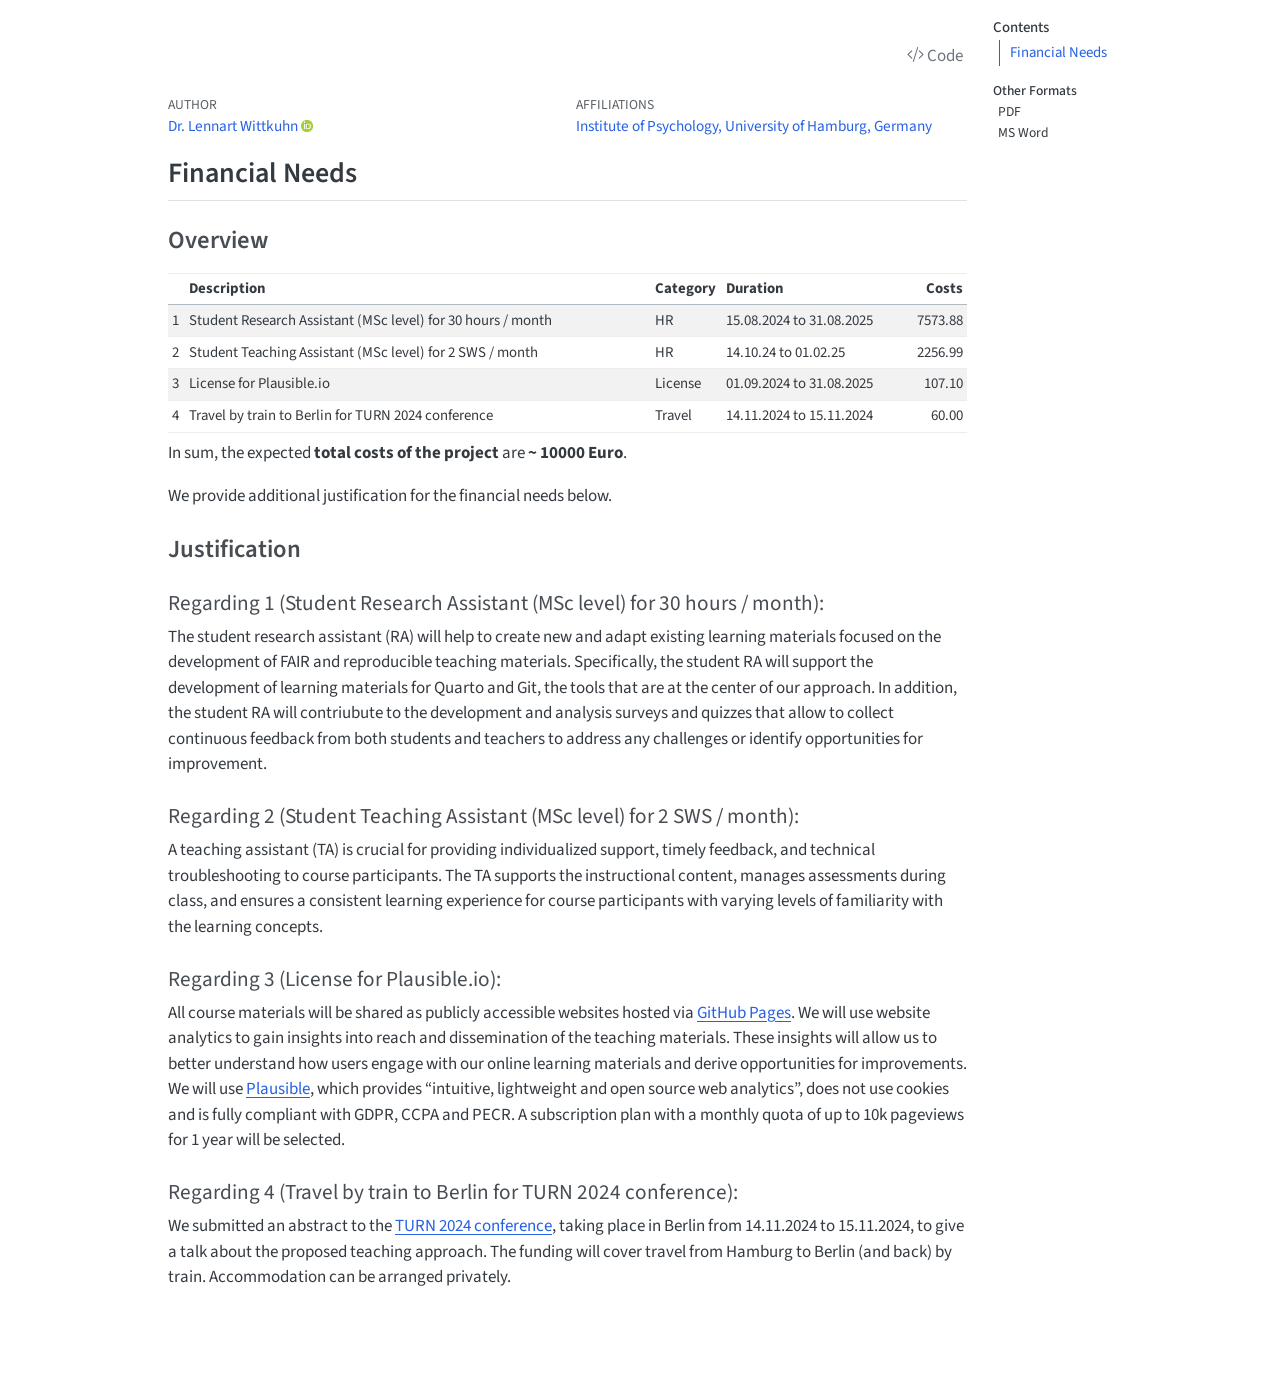
==== cost-justification.html @ e2c2cd28 "Built site for gh-pages" ====
<!DOCTYPE html>
<html xmlns="http://www.w3.org/1999/xhtml" lang="en" xml:lang="en"><head>

<meta charset="utf-8">
<meta name="generator" content="quarto-1.5.55">

<meta name="viewport" content="width=device-width, initial-scale=1.0, user-scalable=yes">

<meta name="author" content="Dr.&nbsp;Lennart Wittkuhn">

<title>cost-justification</title>
<style>
code{white-space: pre-wrap;}
span.smallcaps{font-variant: small-caps;}
div.columns{display: flex; gap: min(4vw, 1.5em);}
div.column{flex: auto; overflow-x: auto;}
div.hanging-indent{margin-left: 1.5em; text-indent: -1.5em;}
ul.task-list{list-style: none;}
ul.task-list li input[type="checkbox"] {
  width: 0.8em;
  margin: 0 0.8em 0.2em -1em; /* quarto-specific, see https://github.com/quarto-dev/quarto-cli/issues/4556 */ 
  vertical-align: middle;
}
</style>


<script src="site_libs/quarto-nav/quarto-nav.js"></script>
<script src="site_libs/clipboard/clipboard.min.js"></script>
<script src="site_libs/quarto-search/autocomplete.umd.js"></script>
<script src="site_libs/quarto-search/fuse.min.js"></script>
<script src="site_libs/quarto-search/quarto-search.js"></script>
<meta name="quarto:offset" content="./">
<script src="site_libs/quarto-html/quarto.js"></script>
<script src="site_libs/quarto-html/popper.min.js"></script>
<script src="site_libs/quarto-html/tippy.umd.min.js"></script>
<script src="site_libs/quarto-html/anchor.min.js"></script>
<link href="site_libs/quarto-html/tippy.css" rel="stylesheet">
<link href="site_libs/quarto-html/quarto-syntax-highlighting.css" rel="stylesheet" id="quarto-text-highlighting-styles">
<script src="site_libs/bootstrap/bootstrap.min.js"></script>
<link href="site_libs/bootstrap/bootstrap-icons.css" rel="stylesheet">
<link href="site_libs/bootstrap/bootstrap.min.css" rel="stylesheet" id="quarto-bootstrap" data-mode="light">
<script id="quarto-search-options" type="application/json">{
  "location": "sidebar",
  "copy-button": false,
  "collapse-after": 3,
  "panel-placement": "start",
  "type": "textbox",
  "limit": 50,
  "keyboard-shortcut": [
    "f",
    "/",
    "s"
  ],
  "show-item-context": false,
  "language": {
    "search-no-results-text": "No results",
    "search-matching-documents-text": "matching documents",
    "search-copy-link-title": "Copy link to search",
    "search-hide-matches-text": "Hide additional matches",
    "search-more-match-text": "more match in this document",
    "search-more-matches-text": "more matches in this document",
    "search-clear-button-title": "Clear",
    "search-text-placeholder": "",
    "search-detached-cancel-button-title": "Cancel",
    "search-submit-button-title": "Submit",
    "search-label": "Search"
  }
}</script>
<style>html{ scroll-behavior: smooth; }</style>


</head>

<body>

<div id="quarto-search-results"></div>
<!-- content -->
<div id="quarto-content" class="quarto-container page-columns page-rows-contents page-layout-article">
<!-- sidebar -->
<!-- margin-sidebar -->
    <div id="quarto-margin-sidebar" class="sidebar margin-sidebar">
        <nav id="TOC" role="doc-toc" class="toc-active" data-toc-expanded="99">
    <h2 id="toc-title">Contents</h2>
   
  <ul>
  <li><a href="#financial-needs" id="toc-financial-needs" class="nav-link active" data-scroll-target="#financial-needs">Financial Needs</a>
  <ul class="collapse">
  <li><a href="#overview" id="toc-overview" class="nav-link" data-scroll-target="#overview">Overview</a></li>
  <li><a href="#justification" id="toc-justification" class="nav-link" data-scroll-target="#justification">Justification</a></li>
  </ul></li>
  </ul>
<div class="quarto-alternate-formats"><h2>Other Formats</h2><ul><li><a href="cost-justification.pdf"><i class="bi bi-file-pdf"></i>PDF</a></li><li><a href="cost-justification.docx"><i class="bi bi-file-word"></i>MS Word</a></li></ul></div></nav>
    </div>
<!-- main -->
<main class="content" id="quarto-document-content"><div class="quarto-title-block"><div class="quarto-title-tools-only"><h1></h1><button type="button" class="btn code-tools-button" id="quarto-code-tools-source" data-quarto-source-url="https://github.com/lnnrtwttkhn/fair-teaching-proposal"><i class="bi"></i> Code</button></div></div>

<header id="title-block-header" class="quarto-title-block default">
<div class="quarto-title">
</div>


<div class="quarto-title-meta-author">
  <div class="quarto-title-meta-heading">Author</div>
  <div class="quarto-title-meta-heading">Affiliations</div>
  
    <div class="quarto-title-meta-contents">
    <p class="author"><a href="https://lennartwittkuhn.com/">Dr.&nbsp;Lennart Wittkuhn</a> <a href="mailto:lennart.wittkuhn@uni-hamburg.de" class="quarto-title-author-email"><i class="bi bi-envelope"></i></a> <a href="https://orcid.org/0000-0003-2966-6888" class="quarto-title-author-orcid"> <img src="[data-uri]"></a></p>
  </div>
  <div class="quarto-title-meta-contents">
        <p class="affiliation">
            <a href="https://www.psy.uni-hamburg.de/en.html">
            Institute of Psychology, University of Hamburg, Germany
            </a>
          </p>
      </div>
  </div>

<div class="quarto-title-meta">

      
  
    
  </div>
  


</header>


<section id="financial-needs" class="level2">
<h2 class="anchored" data-anchor-id="financial-needs">Financial Needs</h2>
<section id="overview" class="level3">
<h3 class="anchored" data-anchor-id="overview">Overview</h3>
<div class="cell">
<div class="cell-output-display">
<table class="table table-sm table-striped small">
<colgroup>
<col style="width: 2%">
<col style="width: 57%">
<col style="width: 8%">
<col style="width: 23%">
<col style="width: 7%">
</colgroup>
<thead>
<tr class="header">
<th style="text-align: left;"></th>
<th style="text-align: left;">Description</th>
<th style="text-align: left;">Category</th>
<th style="text-align: left;">Duration</th>
<th style="text-align: right;">Costs</th>
</tr>
</thead>
<tbody>
<tr class="odd">
<td style="text-align: left;">1</td>
<td style="text-align: left;">Student Research Assistant (MSc level) for 30 hours / month</td>
<td style="text-align: left;">HR</td>
<td style="text-align: left;">15.08.2024 to 31.08.2025</td>
<td style="text-align: right;">7573.88</td>
</tr>
<tr class="even">
<td style="text-align: left;">2</td>
<td style="text-align: left;">Student Teaching Assistant (MSc level) for 2 SWS / month</td>
<td style="text-align: left;">HR</td>
<td style="text-align: left;">14.10.24 to 01.02.25</td>
<td style="text-align: right;">2256.99</td>
</tr>
<tr class="odd">
<td style="text-align: left;">3</td>
<td style="text-align: left;">License for Plausible.io</td>
<td style="text-align: left;">License</td>
<td style="text-align: left;">01.09.2024 to 31.08.2025</td>
<td style="text-align: right;">107.10</td>
</tr>
<tr class="even">
<td style="text-align: left;">4</td>
<td style="text-align: left;">Travel by train to Berlin for TURN 2024 conference</td>
<td style="text-align: left;">Travel</td>
<td style="text-align: left;">14.11.2024 to 15.11.2024</td>
<td style="text-align: right;">60.00</td>
</tr>
</tbody>
</table>
</div>
</div>
<p>In sum, the expected <strong>total costs of the project</strong> are <strong>~ 10000 Euro</strong>.</p>
<p>We provide additional justification for the financial needs below.</p>
</section>
<section id="justification" class="level3">
<h3 class="anchored" data-anchor-id="justification">Justification</h3>
<section id="regarding-1-student-research-assistant-msc-level-for-30-hours-month" class="level4">
<h4 class="anchored" data-anchor-id="regarding-1-student-research-assistant-msc-level-for-30-hours-month">Regarding 1 (Student Research Assistant (MSc level) for 30 hours / month):</h4>
<p>The student research assistant (RA) will help to create new and adapt existing learning materials focused on the development of FAIR and reproducible teaching materials. Specifically, the student RA will support the development of learning materials for Quarto and Git, the tools that are at the center of our approach. In addition, the student RA will contriubute to the development and analysis surveys and quizzes that allow to collect continuous feedback from both students and teachers to address any challenges or identify opportunities for improvement.</p>
</section>
<section id="regarding-2-student-teaching-assistant-msc-level-for-2-sws-month" class="level4">
<h4 class="anchored" data-anchor-id="regarding-2-student-teaching-assistant-msc-level-for-2-sws-month">Regarding 2 (Student Teaching Assistant (MSc level) for 2 SWS / month):</h4>
<p>A teaching assistant (TA) is crucial for providing individualized support, timely feedback, and technical troubleshooting to course participants. The TA supports the instructional content, manages assessments during class, and ensures a consistent learning experience for course participants with varying levels of familiarity with the learning concepts.</p>
</section>
<section id="regarding-3-license-for-plausible.io" class="level4">
<h4 class="anchored" data-anchor-id="regarding-3-license-for-plausible.io">Regarding 3 (License for Plausible.io):</h4>
<p>All course materials will be shared as publicly accessible websites hosted via <a href="https://pages.github.com/">GitHub Pages</a>. We will use website analytics to gain insights into reach and dissemination of the teaching materials. These insights will allow us to better understand how users engage with our online learning materials and derive opportunities for improvements. We will use <a href="https://plausible.io/">Plausible</a>, which provides “intuitive, lightweight and open source web analytics”, does not use cookies and is fully compliant with GDPR, CCPA and PECR. A subscription plan with a monthly quota of up to 10k pageviews for 1 year will be selected.</p>
</section>
<section id="regarding-4-travel-by-train-to-berlin-for-turn-2024-conference" class="level4">
<h4 class="anchored" data-anchor-id="regarding-4-travel-by-train-to-berlin-for-turn-2024-conference">Regarding 4 (Travel by train to Berlin for TURN 2024 conference):</h4>
<p>We submitted an abstract to the <a href="https://turn-conference.org/">TURN 2024 conference</a>, taking place in Berlin from 14.11.2024 to 15.11.2024, to give a talk about the proposed teaching approach. The funding will cover travel from Hamburg to Berlin (and back) by train. Accommodation can be arranged privately.</p>


</section>
</section>
</section>

</main> <!-- /main -->
<script defer="" data-domain="lennartwittkuhn.com/fair-teaching-proposal" src="https://plausible.io/js/script.js"></script>
<script id="quarto-html-after-body" type="application/javascript">
window.document.addEventListener("DOMContentLoaded", function (event) {
  const toggleBodyColorMode = (bsSheetEl) => {
    const mode = bsSheetEl.getAttribute("data-mode");
    const bodyEl = window.document.querySelector("body");
    if (mode === "dark") {
      bodyEl.classList.add("quarto-dark");
      bodyEl.classList.remove("quarto-light");
    } else {
      bodyEl.classList.add("quarto-light");
      bodyEl.classList.remove("quarto-dark");
    }
  }
  const toggleBodyColorPrimary = () => {
    const bsSheetEl = window.document.querySelector("link#quarto-bootstrap");
    if (bsSheetEl) {
      toggleBodyColorMode(bsSheetEl);
    }
  }
  toggleBodyColorPrimary();  
  const icon = "";
  const anchorJS = new window.AnchorJS();
  anchorJS.options = {
    placement: 'right',
    icon: icon
  };
  anchorJS.add('.anchored');
  const isCodeAnnotation = (el) => {
    for (const clz of el.classList) {
      if (clz.startsWith('code-annotation-')) {                     
        return true;
      }
    }
    return false;
  }
  const onCopySuccess = function(e) {
    // button target
    const button = e.trigger;
    // don't keep focus
    button.blur();
    // flash "checked"
    button.classList.add('code-copy-button-checked');
    var currentTitle = button.getAttribute("title");
    button.setAttribute("title", "Copied!");
    let tooltip;
    if (window.bootstrap) {
      button.setAttribute("data-bs-toggle", "tooltip");
      button.setAttribute("data-bs-placement", "left");
      button.setAttribute("data-bs-title", "Copied!");
      tooltip = new bootstrap.Tooltip(button, 
        { trigger: "manual", 
          customClass: "code-copy-button-tooltip",
          offset: [0, -8]});
      tooltip.show();    
    }
    setTimeout(function() {
      if (tooltip) {
        tooltip.hide();
        button.removeAttribute("data-bs-title");
        button.removeAttribute("data-bs-toggle");
        button.removeAttribute("data-bs-placement");
      }
      button.setAttribute("title", currentTitle);
      button.classList.remove('code-copy-button-checked');
    }, 1000);
    // clear code selection
    e.clearSelection();
  }
  const getTextToCopy = function(trigger) {
      const codeEl = trigger.previousElementSibling.cloneNode(true);
      for (const childEl of codeEl.children) {
        if (isCodeAnnotation(childEl)) {
          childEl.remove();
        }
      }
      return codeEl.innerText;
  }
  const clipboard = new window.ClipboardJS('.code-copy-button:not([data-in-quarto-modal])', {
    text: getTextToCopy
  });
  clipboard.on('success', onCopySuccess);
  if (window.document.getElementById('quarto-embedded-source-code-modal')) {
    // For code content inside modals, clipBoardJS needs to be initialized with a container option
    // TODO: Check when it could be a function (https://github.com/zenorocha/clipboard.js/issues/860)
    const clipboardModal = new window.ClipboardJS('.code-copy-button[data-in-quarto-modal]', {
      text: getTextToCopy,
      container: window.document.getElementById('quarto-embedded-source-code-modal')
    });
    clipboardModal.on('success', onCopySuccess);
  }
  const viewSource = window.document.getElementById('quarto-view-source') ||
                     window.document.getElementById('quarto-code-tools-source');
  if (viewSource) {
    const sourceUrl = viewSource.getAttribute("data-quarto-source-url");
    viewSource.addEventListener("click", function(e) {
      if (sourceUrl) {
        // rstudio viewer pane
        if (/\bcapabilities=\b/.test(window.location)) {
          window.open(sourceUrl);
        } else {
          window.location.href = sourceUrl;
        }
      } else {
        const modal = new bootstrap.Modal(document.getElementById('quarto-embedded-source-code-modal'));
        modal.show();
      }
      return false;
    });
  }
  function toggleCodeHandler(show) {
    return function(e) {
      const detailsSrc = window.document.querySelectorAll(".cell > details > .sourceCode");
      for (let i=0; i<detailsSrc.length; i++) {
        const details = detailsSrc[i].parentElement;
        if (show) {
          details.open = true;
        } else {
          details.removeAttribute("open");
        }
      }
      const cellCodeDivs = window.document.querySelectorAll(".cell > .sourceCode");
      const fromCls = show ? "hidden" : "unhidden";
      const toCls = show ? "unhidden" : "hidden";
      for (let i=0; i<cellCodeDivs.length; i++) {
        const codeDiv = cellCodeDivs[i];
        if (codeDiv.classList.contains(fromCls)) {
          codeDiv.classList.remove(fromCls);
          codeDiv.classList.add(toCls);
        } 
      }
      return false;
    }
  }
  const hideAllCode = window.document.getElementById("quarto-hide-all-code");
  if (hideAllCode) {
    hideAllCode.addEventListener("click", toggleCodeHandler(false));
  }
  const showAllCode = window.document.getElementById("quarto-show-all-code");
  if (showAllCode) {
    showAllCode.addEventListener("click", toggleCodeHandler(true));
  }
    var localhostRegex = new RegExp(/^(?:http|https):\/\/localhost\:?[0-9]*\//);
    var mailtoRegex = new RegExp(/^mailto:/);
      var filterRegex = new RegExp('/' + window.location.host + '/');
    var isInternal = (href) => {
        return filterRegex.test(href) || localhostRegex.test(href) || mailtoRegex.test(href);
    }
    // Inspect non-navigation links and adorn them if external
 	var links = window.document.querySelectorAll('a[href]:not(.nav-link):not(.navbar-brand):not(.toc-action):not(.sidebar-link):not(.sidebar-item-toggle):not(.pagination-link):not(.no-external):not([aria-hidden]):not(.dropdown-item):not(.quarto-navigation-tool):not(.about-link)');
    for (var i=0; i<links.length; i++) {
      const link = links[i];
      if (!isInternal(link.href)) {
        // undo the damage that might have been done by quarto-nav.js in the case of
        // links that we want to consider external
        if (link.dataset.originalHref !== undefined) {
          link.href = link.dataset.originalHref;
        }
          // target, if specified
          link.setAttribute("target", "_blank");
          if (link.getAttribute("rel") === null) {
            link.setAttribute("rel", "noopener");
          }
      }
    }
  function tippyHover(el, contentFn, onTriggerFn, onUntriggerFn) {
    const config = {
      allowHTML: true,
      maxWidth: 500,
      delay: 100,
      arrow: false,
      appendTo: function(el) {
          return el.parentElement;
      },
      interactive: true,
      interactiveBorder: 10,
      theme: 'quarto',
      placement: 'bottom-start',
    };
    if (contentFn) {
      config.content = contentFn;
    }
    if (onTriggerFn) {
      config.onTrigger = onTriggerFn;
    }
    if (onUntriggerFn) {
      config.onUntrigger = onUntriggerFn;
    }
    window.tippy(el, config); 
  }
  const noterefs = window.document.querySelectorAll('a[role="doc-noteref"]');
  for (var i=0; i<noterefs.length; i++) {
    const ref = noterefs[i];
    tippyHover(ref, function() {
      // use id or data attribute instead here
      let href = ref.getAttribute('data-footnote-href') || ref.getAttribute('href');
      try { href = new URL(href).hash; } catch {}
      const id = href.replace(/^#\/?/, "");
      const note = window.document.getElementById(id);
      if (note) {
        return note.innerHTML;
      } else {
        return "";
      }
    });
  }
  const xrefs = window.document.querySelectorAll('a.quarto-xref');
  const processXRef = (id, note) => {
    // Strip column container classes
    const stripColumnClz = (el) => {
      el.classList.remove("page-full", "page-columns");
      if (el.children) {
        for (const child of el.children) {
          stripColumnClz(child);
        }
      }
    }
    stripColumnClz(note)
    if (id === null || id.startsWith('sec-')) {
      // Special case sections, only their first couple elements
      const container = document.createElement("div");
      if (note.children && note.children.length > 2) {
        container.appendChild(note.children[0].cloneNode(true));
        for (let i = 1; i < note.children.length; i++) {
          const child = note.children[i];
          if (child.tagName === "P" && child.innerText === "") {
            continue;
          } else {
            container.appendChild(child.cloneNode(true));
            break;
          }
        }
        if (window.Quarto?.typesetMath) {
          window.Quarto.typesetMath(container);
        }
        return container.innerHTML
      } else {
        if (window.Quarto?.typesetMath) {
          window.Quarto.typesetMath(note);
        }
        return note.innerHTML;
      }
    } else {
      // Remove any anchor links if they are present
      const anchorLink = note.querySelector('a.anchorjs-link');
      if (anchorLink) {
        anchorLink.remove();
      }
      if (window.Quarto?.typesetMath) {
        window.Quarto.typesetMath(note);
      }
      // TODO in 1.5, we should make sure this works without a callout special case
      if (note.classList.contains("callout")) {
        return note.outerHTML;
      } else {
        return note.innerHTML;
      }
    }
  }
  for (var i=0; i<xrefs.length; i++) {
    const xref = xrefs[i];
    tippyHover(xref, undefined, function(instance) {
      instance.disable();
      let url = xref.getAttribute('href');
      let hash = undefined; 
      if (url.startsWith('#')) {
        hash = url;
      } else {
        try { hash = new URL(url).hash; } catch {}
      }
      if (hash) {
        const id = hash.replace(/^#\/?/, "");
        const note = window.document.getElementById(id);
        if (note !== null) {
          try {
            const html = processXRef(id, note.cloneNode(true));
            instance.setContent(html);
          } finally {
            instance.enable();
            instance.show();
          }
        } else {
          // See if we can fetch this
          fetch(url.split('#')[0])
          .then(res => res.text())
          .then(html => {
            const parser = new DOMParser();
            const htmlDoc = parser.parseFromString(html, "text/html");
            const note = htmlDoc.getElementById(id);
            if (note !== null) {
              const html = processXRef(id, note);
              instance.setContent(html);
            } 
          }).finally(() => {
            instance.enable();
            instance.show();
          });
        }
      } else {
        // See if we can fetch a full url (with no hash to target)
        // This is a special case and we should probably do some content thinning / targeting
        fetch(url)
        .then(res => res.text())
        .then(html => {
          const parser = new DOMParser();
          const htmlDoc = parser.parseFromString(html, "text/html");
          const note = htmlDoc.querySelector('main.content');
          if (note !== null) {
            // This should only happen for chapter cross references
            // (since there is no id in the URL)
            // remove the first header
            if (note.children.length > 0 && note.children[0].tagName === "HEADER") {
              note.children[0].remove();
            }
            const html = processXRef(null, note);
            instance.setContent(html);
          } 
        }).finally(() => {
          instance.enable();
          instance.show();
        });
      }
    }, function(instance) {
    });
  }
      let selectedAnnoteEl;
      const selectorForAnnotation = ( cell, annotation) => {
        let cellAttr = 'data-code-cell="' + cell + '"';
        let lineAttr = 'data-code-annotation="' +  annotation + '"';
        const selector = 'span[' + cellAttr + '][' + lineAttr + ']';
        return selector;
      }
      const selectCodeLines = (annoteEl) => {
        const doc = window.document;
        const targetCell = annoteEl.getAttribute("data-target-cell");
        const targetAnnotation = annoteEl.getAttribute("data-target-annotation");
        const annoteSpan = window.document.querySelector(selectorForAnnotation(targetCell, targetAnnotation));
        const lines = annoteSpan.getAttribute("data-code-lines").split(",");
        const lineIds = lines.map((line) => {
          return targetCell + "-" + line;
        })
        let top = null;
        let height = null;
        let parent = null;
        if (lineIds.length > 0) {
            //compute the position of the single el (top and bottom and make a div)
            const el = window.document.getElementById(lineIds[0]);
            top = el.offsetTop;
            height = el.offsetHeight;
            parent = el.parentElement.parentElement;
          if (lineIds.length > 1) {
            const lastEl = window.document.getElementById(lineIds[lineIds.length - 1]);
            const bottom = lastEl.offsetTop + lastEl.offsetHeight;
            height = bottom - top;
          }
          if (top !== null && height !== null && parent !== null) {
            // cook up a div (if necessary) and position it 
            let div = window.document.getElementById("code-annotation-line-highlight");
            if (div === null) {
              div = window.document.createElement("div");
              div.setAttribute("id", "code-annotation-line-highlight");
              div.style.position = 'absolute';
              parent.appendChild(div);
            }
            div.style.top = top - 2 + "px";
            div.style.height = height + 4 + "px";
            div.style.left = 0;
            let gutterDiv = window.document.getElementById("code-annotation-line-highlight-gutter");
            if (gutterDiv === null) {
              gutterDiv = window.document.createElement("div");
              gutterDiv.setAttribute("id", "code-annotation-line-highlight-gutter");
              gutterDiv.style.position = 'absolute';
              const codeCell = window.document.getElementById(targetCell);
              const gutter = codeCell.querySelector('.code-annotation-gutter');
              gutter.appendChild(gutterDiv);
            }
            gutterDiv.style.top = top - 2 + "px";
            gutterDiv.style.height = height + 4 + "px";
          }
          selectedAnnoteEl = annoteEl;
        }
      };
      const unselectCodeLines = () => {
        const elementsIds = ["code-annotation-line-highlight", "code-annotation-line-highlight-gutter"];
        elementsIds.forEach((elId) => {
          const div = window.document.getElementById(elId);
          if (div) {
            div.remove();
          }
        });
        selectedAnnoteEl = undefined;
      };
        // Handle positioning of the toggle
    window.addEventListener(
      "resize",
      throttle(() => {
        elRect = undefined;
        if (selectedAnnoteEl) {
          selectCodeLines(selectedAnnoteEl);
        }
      }, 10)
    );
    function throttle(fn, ms) {
    let throttle = false;
    let timer;
      return (...args) => {
        if(!throttle) { // first call gets through
            fn.apply(this, args);
            throttle = true;
        } else { // all the others get throttled
            if(timer) clearTimeout(timer); // cancel #2
            timer = setTimeout(() => {
              fn.apply(this, args);
              timer = throttle = false;
            }, ms);
        }
      };
    }
      // Attach click handler to the DT
      const annoteDls = window.document.querySelectorAll('dt[data-target-cell]');
      for (const annoteDlNode of annoteDls) {
        annoteDlNode.addEventListener('click', (event) => {
          const clickedEl = event.target;
          if (clickedEl !== selectedAnnoteEl) {
            unselectCodeLines();
            const activeEl = window.document.querySelector('dt[data-target-cell].code-annotation-active');
            if (activeEl) {
              activeEl.classList.remove('code-annotation-active');
            }
            selectCodeLines(clickedEl);
            clickedEl.classList.add('code-annotation-active');
          } else {
            // Unselect the line
            unselectCodeLines();
            clickedEl.classList.remove('code-annotation-active');
          }
        });
      }
  const findCites = (el) => {
    const parentEl = el.parentElement;
    if (parentEl) {
      const cites = parentEl.dataset.cites;
      if (cites) {
        return {
          el,
          cites: cites.split(' ')
        };
      } else {
        return findCites(el.parentElement)
      }
    } else {
      return undefined;
    }
  };
  var bibliorefs = window.document.querySelectorAll('a[role="doc-biblioref"]');
  for (var i=0; i<bibliorefs.length; i++) {
    const ref = bibliorefs[i];
    const citeInfo = findCites(ref);
    if (citeInfo) {
      tippyHover(citeInfo.el, function() {
        var popup = window.document.createElement('div');
        citeInfo.cites.forEach(function(cite) {
          var citeDiv = window.document.createElement('div');
          citeDiv.classList.add('hanging-indent');
          citeDiv.classList.add('csl-entry');
          var biblioDiv = window.document.getElementById('ref-' + cite);
          if (biblioDiv) {
            citeDiv.innerHTML = biblioDiv.innerHTML;
          }
          popup.appendChild(citeDiv);
        });
        return popup.innerHTML;
      });
    }
  }
});
</script>
</div> <!-- /content -->




<script src="site_libs/quarto-html/zenscroll-min.js"></script>
</body></html>
---- site_libs/quarto-html/tippy.css ----
.tippy-box[data-animation=fade][data-state=hidden]{opacity:0}[data-tippy-root]{max-width:calc(100vw - 10px)}.tippy-box{position:relative;background-color:#333;color:#fff;border-radius:4px;font-size:14px;line-height:1.4;white-space:normal;outline:0;transition-property:transform,visibility,opacity}.tippy-box[data-placement^=top]>.tippy-arrow{bottom:0}.tippy-box[data-placement^=top]>.tippy-arrow:before{bottom:-7px;left:0;border-width:8px 8px 0;border-top-color:initial;transform-origin:center top}.tippy-box[data-placement^=bottom]>.tippy-arrow{top:0}.tippy-box[data-placement^=bottom]>.tippy-arrow:before{top:-7px;left:0;border-width:0 8px 8px;border-bottom-color:initial;transform-origin:center bottom}.tippy-box[data-placement^=left]>.tippy-arrow{right:0}.tippy-box[data-placement^=left]>.tippy-arrow:before{border-width:8px 0 8px 8px;border-left-color:initial;right:-7px;transform-origin:center left}.tippy-box[data-placement^=right]>.tippy-arrow{left:0}.tippy-box[data-placement^=right]>.tippy-arrow:before{left:-7px;border-width:8px 8px 8px 0;border-right-color:initial;transform-origin:center right}.tippy-box[data-inertia][data-state=visible]{transition-timing-function:cubic-bezier(.54,1.5,.38,1.11)}.tippy-arrow{width:16px;height:16px;color:#333}.tippy-arrow:before{content:"";position:absolute;border-color:transparent;border-style:solid}.tippy-content{position:relative;padding:5px 9px;z-index:1}
---- site_libs/quarto-html/quarto-syntax-highlighting.css ----
/* quarto syntax highlight colors */
:root {
  --quarto-hl-al-color: #ff5555;
  --quarto-hl-an-color: #75715e;
  --quarto-hl-at-color: #f92672;
  --quarto-hl-bn-color: #ae81ff;
  --quarto-hl-bu-color: #66D9EF;
  --quarto-hl-ch-color: #e6db74;
  --quarto-hl-co-color: #75715e;
  --quarto-hl-cv-color: #75715e;
  --quarto-hl-cn-color: #ae81ff;
  --quarto-hl-cf-color: #f92672;
  --quarto-hl-dt-color: #66d9ef;
  --quarto-hl-dv-color: #ae81ff;
  --quarto-hl-do-color: #75715e;
  --quarto-hl-er-color: #ff5555;
  --quarto-hl-ex-color: #a6e22e;
  --quarto-hl-fl-color: #ae81ff;
  --quarto-hl-fu-color: #a6e22e;
  --quarto-hl-im-color: #f92672;
  --quarto-hl-in-color: #f1fa8c;
  --quarto-hl-kw-color: #f92672;
  --quarto-hl-op-color: #f8f8f2;
  --quarto-hl-pp-color: #f92672;
  --quarto-hl-re-color: #75715e;
  --quarto-hl-sc-color: #ae81ff;
  --quarto-hl-ss-color: #e6db74;
  --quarto-hl-st-color: #e6db74;
  --quarto-hl-va-color: #f8f8f2;
  --quarto-hl-vs-color: #e6db74;
  --quarto-hl-wa-color: #ff5555;
}

/* other quarto variables */
:root {
  --quarto-font-monospace: SFMono-Regular, Menlo, Monaco, Consolas, "Liberation Mono", "Courier New", monospace;
}

code span.al {
  font-weight: bold;
  color: #ff5555;
}

code span.an {
  color: #75715e;
}

code span.at {
  color: #f92672;
}

code span.bn {
  color: #ae81ff;
}

code span.bu {
  color: #66D9EF;
}

code span.ch {
  color: #e6db74;
}

code span.co {
  color: #75715e;
}

code span.cv {
  color: #75715e;
}

code span.cn {
  color: #ae81ff;
}

code span.cf {
  color: #f92672;
}

code span.dt {
  font-style: italic;
  color: #66d9ef;
}

code span.dv {
  color: #ae81ff;
}

code span.do {
  color: #75715e;
}

code span.er {
  color: #ff5555;
  text-decoration: underline;
}

code span.ex {
  font-weight: bold;
  color: #a6e22e;
}

code span.fl {
  color: #ae81ff;
}

code span.fu {
  color: #a6e22e;
}

code span.im {
  color: #f92672;
}

code span.in {
  color: #f1fa8c;
}

code span.kw {
  color: #f92672;
}

pre > code.sourceCode > span {
  color: #f8f8f2;
}

code span {
  color: #f8f8f2;
}

code.sourceCode > span {
  color: #f8f8f2;
}

div.sourceCode,
div.sourceCode pre.sourceCode {
  color: #f8f8f2;
}

code span.op {
  color: #f8f8f2;
}

code span.pp {
  color: #f92672;
}

code span.re {
  color: #75715e;
}

code span.sc {
  color: #ae81ff;
}

code span.ss {
  color: #e6db74;
}

code span.st {
  color: #e6db74;
}

code span.va {
  color: #f8f8f2;
}

code span.vs {
  color: #e6db74;
}

code span.wa {
  color: #ff5555;
}

.prevent-inlining {
  content: "</";
}

/*# sourceMappingURL=debc5d5d77c3f9108843748ff7464032.css.map */
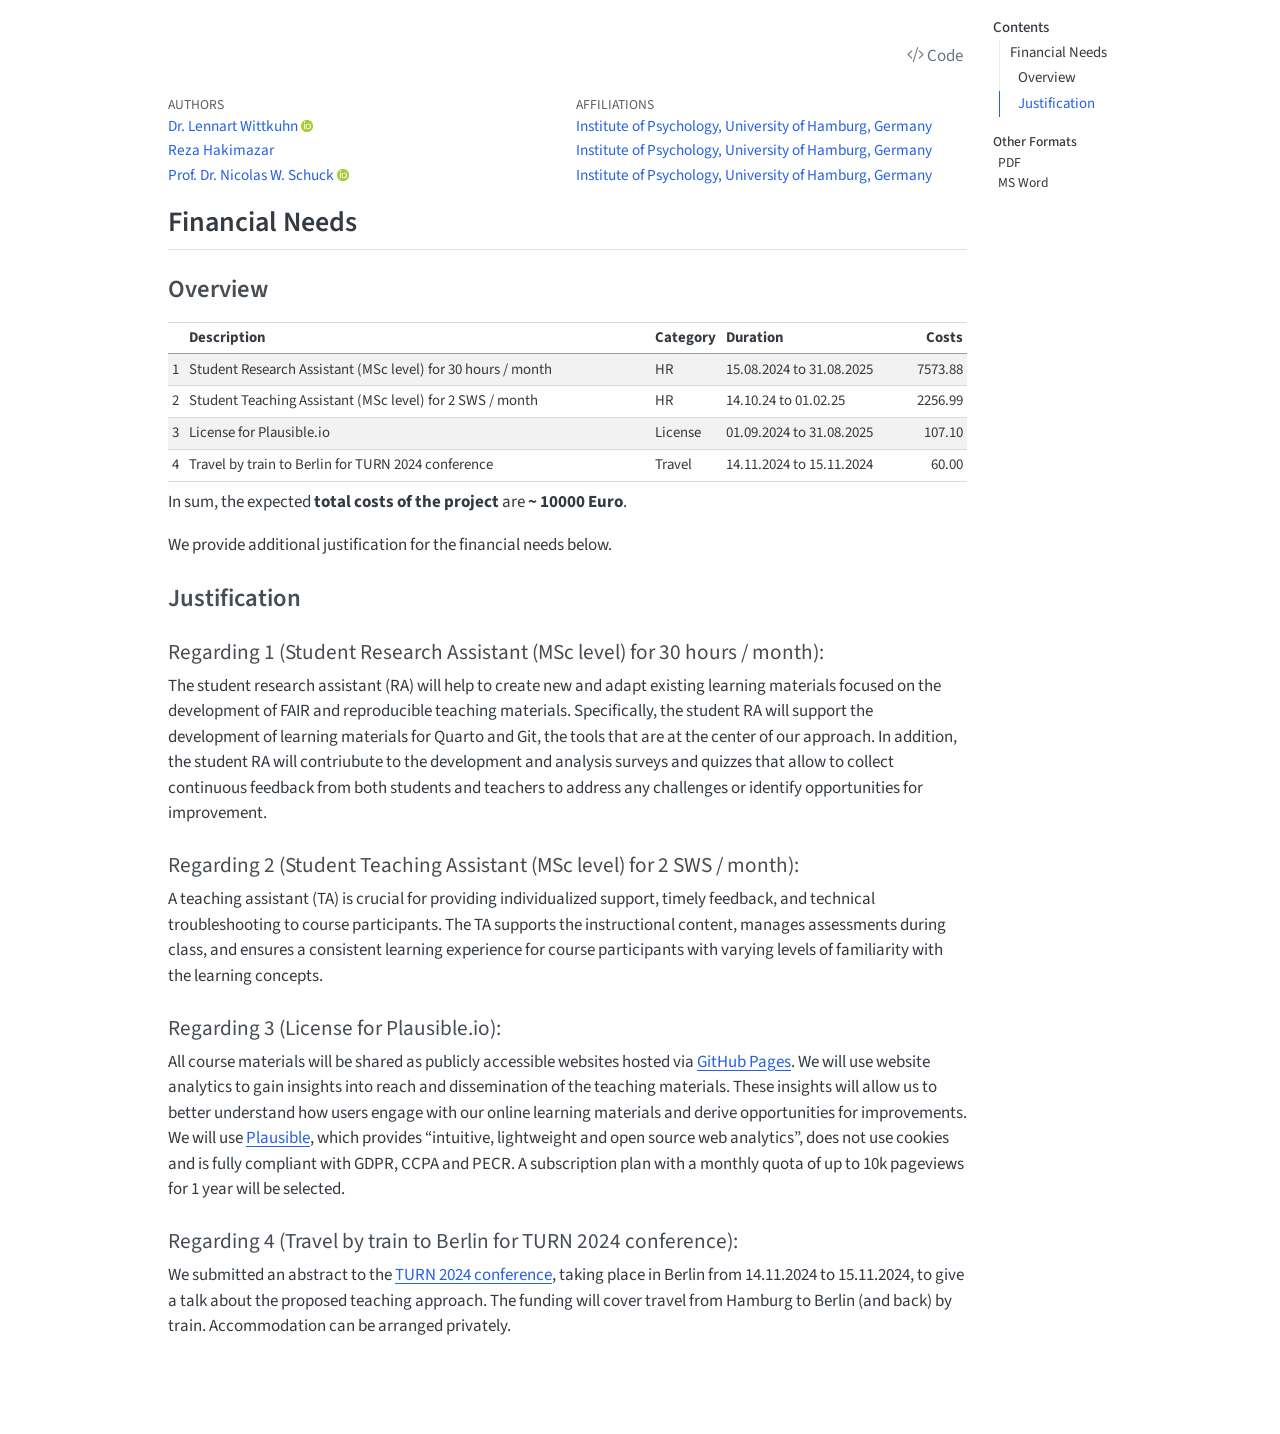
==== commit 6827fa66: "Built site for gh-pages" ====
--- a/cost-justification.html
+++ b/cost-justification.html
@@ -2,11 +2,13 @@
 <html xmlns="http://www.w3.org/1999/xhtml" lang="en" xml:lang="en"><head>
 
 <meta charset="utf-8">
-<meta name="generator" content="quarto-1.5.55">
+<meta name="generator" content="quarto-1.7.34">
 
 <meta name="viewport" content="width=device-width, initial-scale=1.0, user-scalable=yes">
 
 <meta name="author" content="Dr.&nbsp;Lennart Wittkuhn">
+<meta name="author" content="Reza Hakimazar">
+<meta name="author" content="Prof.&nbsp;Dr.&nbsp;Nicolas W. Schuck">
 
 <title>cost-justification</title>
 <style>
@@ -30,15 +32,16 @@
 <script src="site_libs/quarto-search/fuse.min.js"></script>
 <script src="site_libs/quarto-search/quarto-search.js"></script>
 <meta name="quarto:offset" content="./">
-<script src="site_libs/quarto-html/quarto.js"></script>
+<script src="site_libs/quarto-html/quarto.js" type="module"></script>
+<script src="site_libs/quarto-html/tabsets/tabsets.js" type="module"></script>
 <script src="site_libs/quarto-html/popper.min.js"></script>
 <script src="site_libs/quarto-html/tippy.umd.min.js"></script>
 <script src="site_libs/quarto-html/anchor.min.js"></script>
 <link href="site_libs/quarto-html/tippy.css" rel="stylesheet">
-<link href="site_libs/quarto-html/quarto-syntax-highlighting.css" rel="stylesheet" id="quarto-text-highlighting-styles">
+<link href="site_libs/quarto-html/quarto-syntax-highlighting-437f30c51863257f6a0e3763259ee6fb.css" rel="stylesheet" id="quarto-text-highlighting-styles">
 <script src="site_libs/bootstrap/bootstrap.min.js"></script>
 <link href="site_libs/bootstrap/bootstrap-icons.css" rel="stylesheet">
-<link href="site_libs/bootstrap/bootstrap.min.css" rel="stylesheet" id="quarto-bootstrap" data-mode="light">
+<link href="site_libs/bootstrap/bootstrap-ee1a5455c32f7ba2d3a072fceb3f4052.min.css" rel="stylesheet" append-hash="true" id="quarto-bootstrap" data-mode="light">
 <script id="quarto-search-options" type="application/json">{
   "location": "sidebar",
   "copy-button": false,
@@ -71,7 +74,7 @@
 
 </head>
 
-<body>
+<body class="quarto-light">
 
 <div id="quarto-search-results"></div>
 <!-- content -->
@@ -92,7 +95,7 @@
 <div class="quarto-alternate-formats"><h2>Other Formats</h2><ul><li><a href="cost-justification.pdf"><i class="bi bi-file-pdf"></i>PDF</a></li><li><a href="cost-justification.docx"><i class="bi bi-file-word"></i>MS Word</a></li></ul></div></nav>
     </div>
 <!-- main -->
-<main class="content" id="quarto-document-content"><div class="quarto-title-block"><div class="quarto-title-tools-only"><h1></h1><button type="button" class="btn code-tools-button" id="quarto-code-tools-source" data-quarto-source-url="https://github.com/lnnrtwttkhn/fair-teaching-proposal"><i class="bi"></i> Code</button></div></div>
+<main class="content" id="quarto-document-content"><div class="quarto-title-block"><div class="quarto-title-tools-only"><h1></h1><button type="button" class="btn code-tools-button" id="quarto-code-tools-source" data-quarto-source-url="https://github.com/lnnrtwttkhn/fair-teaching-report"><i class="bi"></i> Code</button></div></div>
 
 <header id="title-block-header" class="quarto-title-block default">
 <div class="quarto-title">
@@ -100,11 +103,31 @@
 
 
 <div class="quarto-title-meta-author">
-  <div class="quarto-title-meta-heading">Author</div>
+  <div class="quarto-title-meta-heading">Authors</div>
   <div class="quarto-title-meta-heading">Affiliations</div>
   
     <div class="quarto-title-meta-contents">
     <p class="author"><a href="https://lennartwittkuhn.com/">Dr.&nbsp;Lennart Wittkuhn</a> <a href="mailto:lennart.wittkuhn@uni-hamburg.de" class="quarto-title-author-email"><i class="bi bi-envelope"></i></a> <a href="https://orcid.org/0000-0003-2966-6888" class="quarto-title-author-orcid"> <img src="[data-uri]"></a></p>
+  </div>
+  <div class="quarto-title-meta-contents">
+        <p class="affiliation">
+            <a href="https://www.psy.uni-hamburg.de/en.html">
+            Institute of Psychology, University of Hamburg, Germany
+            </a>
+          </p>
+      </div>
+    <div class="quarto-title-meta-contents">
+    <p class="author"><a href="https://rezahakimazar.github.io/">Reza Hakimazar</a> <a href="mailto:reza.hakimazar@uni-hamburg.de" class="quarto-title-author-email"><i class="bi bi-envelope"></i></a> </p>
+  </div>
+  <div class="quarto-title-meta-contents">
+        <p class="affiliation">
+            <a href="https://www.psy.uni-hamburg.de/en.html">
+            Institute of Psychology, University of Hamburg, Germany
+            </a>
+          </p>
+      </div>
+    <div class="quarto-title-meta-contents">
+    <p class="author"><a href="https://schucklab.gitlab.io/">Prof.&nbsp;Dr.&nbsp;Nicolas W. Schuck</a> <a href="mailto:nicolas.schuck@uni-hamburg.de" class="quarto-title-author-email"><i class="bi bi-envelope"></i></a> <a href="https://orcid.org/0000-0002-0150-8776" class="quarto-title-author-orcid"> <img src="[data-uri]"></a></p>
   </div>
   <div class="quarto-title-meta-contents">
         <p class="affiliation">
@@ -212,295 +235,298 @@
 </main> <!-- /main -->
 <script defer="" data-domain="lennartwittkuhn.com/fair-teaching-proposal" src="https://plausible.io/js/script.js"></script>
 <script id="quarto-html-after-body" type="application/javascript">
-window.document.addEventListener("DOMContentLoaded", function (event) {
-  const toggleBodyColorMode = (bsSheetEl) => {
-    const mode = bsSheetEl.getAttribute("data-mode");
-    const bodyEl = window.document.querySelector("body");
-    if (mode === "dark") {
-      bodyEl.classList.add("quarto-dark");
-      bodyEl.classList.remove("quarto-light");
-    } else {
-      bodyEl.classList.add("quarto-light");
-      bodyEl.classList.remove("quarto-dark");
-    }
-  }
-  const toggleBodyColorPrimary = () => {
-    const bsSheetEl = window.document.querySelector("link#quarto-bootstrap");
-    if (bsSheetEl) {
-      toggleBodyColorMode(bsSheetEl);
-    }
-  }
-  toggleBodyColorPrimary();  
-  const icon = "";
-  const anchorJS = new window.AnchorJS();
-  anchorJS.options = {
-    placement: 'right',
-    icon: icon
-  };
-  anchorJS.add('.anchored');
-  const isCodeAnnotation = (el) => {
-    for (const clz of el.classList) {
-      if (clz.startsWith('code-annotation-')) {                     
-        return true;
-      }
-    }
-    return false;
-  }
-  const onCopySuccess = function(e) {
-    // button target
-    const button = e.trigger;
-    // don't keep focus
-    button.blur();
-    // flash "checked"
-    button.classList.add('code-copy-button-checked');
-    var currentTitle = button.getAttribute("title");
-    button.setAttribute("title", "Copied!");
-    let tooltip;
-    if (window.bootstrap) {
-      button.setAttribute("data-bs-toggle", "tooltip");
-      button.setAttribute("data-bs-placement", "left");
-      button.setAttribute("data-bs-title", "Copied!");
-      tooltip = new bootstrap.Tooltip(button, 
-        { trigger: "manual", 
-          customClass: "code-copy-button-tooltip",
-          offset: [0, -8]});
-      tooltip.show();    
-    }
-    setTimeout(function() {
-      if (tooltip) {
-        tooltip.hide();
-        button.removeAttribute("data-bs-title");
-        button.removeAttribute("data-bs-toggle");
-        button.removeAttribute("data-bs-placement");
-      }
-      button.setAttribute("title", currentTitle);
-      button.classList.remove('code-copy-button-checked');
-    }, 1000);
-    // clear code selection
-    e.clearSelection();
-  }
-  const getTextToCopy = function(trigger) {
-      const codeEl = trigger.previousElementSibling.cloneNode(true);
-      for (const childEl of codeEl.children) {
-        if (isCodeAnnotation(childEl)) {
-          childEl.remove();
-        }
-      }
-      return codeEl.innerText;
-  }
-  const clipboard = new window.ClipboardJS('.code-copy-button:not([data-in-quarto-modal])', {
-    text: getTextToCopy
-  });
-  clipboard.on('success', onCopySuccess);
-  if (window.document.getElementById('quarto-embedded-source-code-modal')) {
-    // For code content inside modals, clipBoardJS needs to be initialized with a container option
-    // TODO: Check when it could be a function (https://github.com/zenorocha/clipboard.js/issues/860)
-    const clipboardModal = new window.ClipboardJS('.code-copy-button[data-in-quarto-modal]', {
-      text: getTextToCopy,
-      container: window.document.getElementById('quarto-embedded-source-code-modal')
+  window.document.addEventListener("DOMContentLoaded", function (event) {
+    const icon = "";
+    const anchorJS = new window.AnchorJS();
+    anchorJS.options = {
+      placement: 'right',
+      icon: icon
+    };
+    anchorJS.add('.anchored');
+    const isCodeAnnotation = (el) => {
+      for (const clz of el.classList) {
+        if (clz.startsWith('code-annotation-')) {                     
+          return true;
+        }
+      }
+      return false;
+    }
+    const onCopySuccess = function(e) {
+      // button target
+      const button = e.trigger;
+      // don't keep focus
+      button.blur();
+      // flash "checked"
+      button.classList.add('code-copy-button-checked');
+      var currentTitle = button.getAttribute("title");
+      button.setAttribute("title", "Copied!");
+      let tooltip;
+      if (window.bootstrap) {
+        button.setAttribute("data-bs-toggle", "tooltip");
+        button.setAttribute("data-bs-placement", "left");
+        button.setAttribute("data-bs-title", "Copied!");
+        tooltip = new bootstrap.Tooltip(button, 
+          { trigger: "manual", 
+            customClass: "code-copy-button-tooltip",
+            offset: [0, -8]});
+        tooltip.show();    
+      }
+      setTimeout(function() {
+        if (tooltip) {
+          tooltip.hide();
+          button.removeAttribute("data-bs-title");
+          button.removeAttribute("data-bs-toggle");
+          button.removeAttribute("data-bs-placement");
+        }
+        button.setAttribute("title", currentTitle);
+        button.classList.remove('code-copy-button-checked');
+      }, 1000);
+      // clear code selection
+      e.clearSelection();
+    }
+    const getTextToCopy = function(trigger) {
+        const codeEl = trigger.previousElementSibling.cloneNode(true);
+        for (const childEl of codeEl.children) {
+          if (isCodeAnnotation(childEl)) {
+            childEl.remove();
+          }
+        }
+        return codeEl.innerText;
+    }
+    const clipboard = new window.ClipboardJS('.code-copy-button:not([data-in-quarto-modal])', {
+      text: getTextToCopy
     });
-    clipboardModal.on('success', onCopySuccess);
-  }
-  const viewSource = window.document.getElementById('quarto-view-source') ||
-                     window.document.getElementById('quarto-code-tools-source');
-  if (viewSource) {
-    const sourceUrl = viewSource.getAttribute("data-quarto-source-url");
-    viewSource.addEventListener("click", function(e) {
-      if (sourceUrl) {
-        // rstudio viewer pane
-        if (/\bcapabilities=\b/.test(window.location)) {
-          window.open(sourceUrl);
+    clipboard.on('success', onCopySuccess);
+    if (window.document.getElementById('quarto-embedded-source-code-modal')) {
+      const clipboardModal = new window.ClipboardJS('.code-copy-button[data-in-quarto-modal]', {
+        text: getTextToCopy,
+        container: window.document.getElementById('quarto-embedded-source-code-modal')
+      });
+      clipboardModal.on('success', onCopySuccess);
+    }
+    const viewSource = window.document.getElementById('quarto-view-source') ||
+                       window.document.getElementById('quarto-code-tools-source');
+    if (viewSource) {
+      const sourceUrl = viewSource.getAttribute("data-quarto-source-url");
+      viewSource.addEventListener("click", function(e) {
+        if (sourceUrl) {
+          // rstudio viewer pane
+          if (/\bcapabilities=\b/.test(window.location)) {
+            window.open(sourceUrl);
+          } else {
+            window.location.href = sourceUrl;
+          }
         } else {
-          window.location.href = sourceUrl;
+          const modal = new bootstrap.Modal(document.getElementById('quarto-embedded-source-code-modal'));
+          modal.show();
+        }
+        return false;
+      });
+    }
+    function toggleCodeHandler(show) {
+      return function(e) {
+        const detailsSrc = window.document.querySelectorAll(".cell > details > .sourceCode");
+        for (let i=0; i<detailsSrc.length; i++) {
+          const details = detailsSrc[i].parentElement;
+          if (show) {
+            details.open = true;
+          } else {
+            details.removeAttribute("open");
+          }
+        }
+        const cellCodeDivs = window.document.querySelectorAll(".cell > .sourceCode");
+        const fromCls = show ? "hidden" : "unhidden";
+        const toCls = show ? "unhidden" : "hidden";
+        for (let i=0; i<cellCodeDivs.length; i++) {
+          const codeDiv = cellCodeDivs[i];
+          if (codeDiv.classList.contains(fromCls)) {
+            codeDiv.classList.remove(fromCls);
+            codeDiv.classList.add(toCls);
+          } 
+        }
+        return false;
+      }
+    }
+    const hideAllCode = window.document.getElementById("quarto-hide-all-code");
+    if (hideAllCode) {
+      hideAllCode.addEventListener("click", toggleCodeHandler(false));
+    }
+    const showAllCode = window.document.getElementById("quarto-show-all-code");
+    if (showAllCode) {
+      showAllCode.addEventListener("click", toggleCodeHandler(true));
+    }
+      var localhostRegex = new RegExp(/^(?:http|https):\/\/localhost\:?[0-9]*\//);
+      var mailtoRegex = new RegExp(/^mailto:/);
+        var filterRegex = new RegExp("https:\/\/lnnrtwttkhn\.github\.io\/fair-teaching-report\/");
+      var isInternal = (href) => {
+          return filterRegex.test(href) || localhostRegex.test(href) || mailtoRegex.test(href);
+      }
+      // Inspect non-navigation links and adorn them if external
+     var links = window.document.querySelectorAll('a[href]:not(.nav-link):not(.navbar-brand):not(.toc-action):not(.sidebar-link):not(.sidebar-item-toggle):not(.pagination-link):not(.no-external):not([aria-hidden]):not(.dropdown-item):not(.quarto-navigation-tool):not(.about-link)');
+      for (var i=0; i<links.length; i++) {
+        const link = links[i];
+        if (!isInternal(link.href)) {
+          // undo the damage that might have been done by quarto-nav.js in the case of
+          // links that we want to consider external
+          if (link.dataset.originalHref !== undefined) {
+            link.href = link.dataset.originalHref;
+          }
+            // target, if specified
+            link.setAttribute("target", "_blank");
+            if (link.getAttribute("rel") === null) {
+              link.setAttribute("rel", "noopener");
+            }
+        }
+      }
+    function tippyHover(el, contentFn, onTriggerFn, onUntriggerFn) {
+      const config = {
+        allowHTML: true,
+        maxWidth: 500,
+        delay: 100,
+        arrow: false,
+        appendTo: function(el) {
+            return el.parentElement;
+        },
+        interactive: true,
+        interactiveBorder: 10,
+        theme: 'quarto',
+        placement: 'bottom-start',
+      };
+      if (contentFn) {
+        config.content = contentFn;
+      }
+      if (onTriggerFn) {
+        config.onTrigger = onTriggerFn;
+      }
+      if (onUntriggerFn) {
+        config.onUntrigger = onUntriggerFn;
+      }
+      window.tippy(el, config); 
+    }
+    const noterefs = window.document.querySelectorAll('a[role="doc-noteref"]');
+    for (var i=0; i<noterefs.length; i++) {
+      const ref = noterefs[i];
+      tippyHover(ref, function() {
+        // use id or data attribute instead here
+        let href = ref.getAttribute('data-footnote-href') || ref.getAttribute('href');
+        try { href = new URL(href).hash; } catch {}
+        const id = href.replace(/^#\/?/, "");
+        const note = window.document.getElementById(id);
+        if (note) {
+          return note.innerHTML;
+        } else {
+          return "";
+        }
+      });
+    }
+    const xrefs = window.document.querySelectorAll('a.quarto-xref');
+    const processXRef = (id, note) => {
+      // Strip column container classes
+      const stripColumnClz = (el) => {
+        el.classList.remove("page-full", "page-columns");
+        if (el.children) {
+          for (const child of el.children) {
+            stripColumnClz(child);
+          }
+        }
+      }
+      stripColumnClz(note)
+      if (id === null || id.startsWith('sec-')) {
+        // Special case sections, only their first couple elements
+        const container = document.createElement("div");
+        if (note.children && note.children.length > 2) {
+          container.appendChild(note.children[0].cloneNode(true));
+          for (let i = 1; i < note.children.length; i++) {
+            const child = note.children[i];
+            if (child.tagName === "P" && child.innerText === "") {
+              continue;
+            } else {
+              container.appendChild(child.cloneNode(true));
+              break;
+            }
+          }
+          if (window.Quarto?.typesetMath) {
+            window.Quarto.typesetMath(container);
+          }
+          return container.innerHTML
+        } else {
+          if (window.Quarto?.typesetMath) {
+            window.Quarto.typesetMath(note);
+          }
+          return note.innerHTML;
         }
       } else {
-        const modal = new bootstrap.Modal(document.getElementById('quarto-embedded-source-code-modal'));
-        modal.show();
-      }
-      return false;
-    });
-  }
-  function toggleCodeHandler(show) {
-    return function(e) {
-      const detailsSrc = window.document.querySelectorAll(".cell > details > .sourceCode");
-      for (let i=0; i<detailsSrc.length; i++) {
-        const details = detailsSrc[i].parentElement;
-        if (show) {
-          details.open = true;
-        } else {
-          details.removeAttribute("open");
-        }
-      }
-      const cellCodeDivs = window.document.querySelectorAll(".cell > .sourceCode");
-      const fromCls = show ? "hidden" : "unhidden";
-      const toCls = show ? "unhidden" : "hidden";
-      for (let i=0; i<cellCodeDivs.length; i++) {
-        const codeDiv = cellCodeDivs[i];
-        if (codeDiv.classList.contains(fromCls)) {
-          codeDiv.classList.remove(fromCls);
-          codeDiv.classList.add(toCls);
-        } 
-      }
-      return false;
-    }
-  }
-  const hideAllCode = window.document.getElementById("quarto-hide-all-code");
-  if (hideAllCode) {
-    hideAllCode.addEventListener("click", toggleCodeHandler(false));
-  }
-  const showAllCode = window.document.getElementById("quarto-show-all-code");
-  if (showAllCode) {
-    showAllCode.addEventListener("click", toggleCodeHandler(true));
-  }
-    var localhostRegex = new RegExp(/^(?:http|https):\/\/localhost\:?[0-9]*\//);
-    var mailtoRegex = new RegExp(/^mailto:/);
-      var filterRegex = new RegExp('/' + window.location.host + '/');
-    var isInternal = (href) => {
-        return filterRegex.test(href) || localhostRegex.test(href) || mailtoRegex.test(href);
-    }
-    // Inspect non-navigation links and adorn them if external
- 	var links = window.document.querySelectorAll('a[href]:not(.nav-link):not(.navbar-brand):not(.toc-action):not(.sidebar-link):not(.sidebar-item-toggle):not(.pagination-link):not(.no-external):not([aria-hidden]):not(.dropdown-item):not(.quarto-navigation-tool):not(.about-link)');
-    for (var i=0; i<links.length; i++) {
-      const link = links[i];
-      if (!isInternal(link.href)) {
-        // undo the damage that might have been done by quarto-nav.js in the case of
-        // links that we want to consider external
-        if (link.dataset.originalHref !== undefined) {
-          link.href = link.dataset.originalHref;
-        }
-          // target, if specified
-          link.setAttribute("target", "_blank");
-          if (link.getAttribute("rel") === null) {
-            link.setAttribute("rel", "noopener");
-          }
-      }
-    }
-  function tippyHover(el, contentFn, onTriggerFn, onUntriggerFn) {
-    const config = {
-      allowHTML: true,
-      maxWidth: 500,
-      delay: 100,
-      arrow: false,
-      appendTo: function(el) {
-          return el.parentElement;
-      },
-      interactive: true,
-      interactiveBorder: 10,
-      theme: 'quarto',
-      placement: 'bottom-start',
-    };
-    if (contentFn) {
-      config.content = contentFn;
-    }
-    if (onTriggerFn) {
-      config.onTrigger = onTriggerFn;
-    }
-    if (onUntriggerFn) {
-      config.onUntrigger = onUntriggerFn;
-    }
-    window.tippy(el, config); 
-  }
-  const noterefs = window.document.querySelectorAll('a[role="doc-noteref"]');
-  for (var i=0; i<noterefs.length; i++) {
-    const ref = noterefs[i];
-    tippyHover(ref, function() {
-      // use id or data attribute instead here
-      let href = ref.getAttribute('data-footnote-href') || ref.getAttribute('href');
-      try { href = new URL(href).hash; } catch {}
-      const id = href.replace(/^#\/?/, "");
-      const note = window.document.getElementById(id);
-      if (note) {
-        return note.innerHTML;
-      } else {
-        return "";
-      }
-    });
-  }
-  const xrefs = window.document.querySelectorAll('a.quarto-xref');
-  const processXRef = (id, note) => {
-    // Strip column container classes
-    const stripColumnClz = (el) => {
-      el.classList.remove("page-full", "page-columns");
-      if (el.children) {
-        for (const child of el.children) {
-          stripColumnClz(child);
-        }
-      }
-    }
-    stripColumnClz(note)
-    if (id === null || id.startsWith('sec-')) {
-      // Special case sections, only their first couple elements
-      const container = document.createElement("div");
-      if (note.children && note.children.length > 2) {
-        container.appendChild(note.children[0].cloneNode(true));
-        for (let i = 1; i < note.children.length; i++) {
-          const child = note.children[i];
-          if (child.tagName === "P" && child.innerText === "") {
-            continue;
-          } else {
-            container.appendChild(child.cloneNode(true));
-            break;
-          }
-        }
-        if (window.Quarto?.typesetMath) {
-          window.Quarto.typesetMath(container);
-        }
-        return container.innerHTML
-      } else {
+        // Remove any anchor links if they are present
+        const anchorLink = note.querySelector('a.anchorjs-link');
+        if (anchorLink) {
+          anchorLink.remove();
+        }
         if (window.Quarto?.typesetMath) {
           window.Quarto.typesetMath(note);
         }
-        return note.innerHTML;
-      }
-    } else {
-      // Remove any anchor links if they are present
-      const anchorLink = note.querySelector('a.anchorjs-link');
-      if (anchorLink) {
-        anchorLink.remove();
-      }
-      if (window.Quarto?.typesetMath) {
-        window.Quarto.typesetMath(note);
-      }
-      // TODO in 1.5, we should make sure this works without a callout special case
-      if (note.classList.contains("callout")) {
-        return note.outerHTML;
-      } else {
-        return note.innerHTML;
-      }
-    }
-  }
-  for (var i=0; i<xrefs.length; i++) {
-    const xref = xrefs[i];
-    tippyHover(xref, undefined, function(instance) {
-      instance.disable();
-      let url = xref.getAttribute('href');
-      let hash = undefined; 
-      if (url.startsWith('#')) {
-        hash = url;
-      } else {
-        try { hash = new URL(url).hash; } catch {}
-      }
-      if (hash) {
-        const id = hash.replace(/^#\/?/, "");
-        const note = window.document.getElementById(id);
-        if (note !== null) {
-          try {
-            const html = processXRef(id, note.cloneNode(true));
-            instance.setContent(html);
-          } finally {
-            instance.enable();
-            instance.show();
-          }
+        if (note.classList.contains("callout")) {
+          return note.outerHTML;
         } else {
-          // See if we can fetch this
-          fetch(url.split('#')[0])
+          return note.innerHTML;
+        }
+      }
+    }
+    for (var i=0; i<xrefs.length; i++) {
+      const xref = xrefs[i];
+      tippyHover(xref, undefined, function(instance) {
+        instance.disable();
+        let url = xref.getAttribute('href');
+        let hash = undefined; 
+        if (url.startsWith('#')) {
+          hash = url;
+        } else {
+          try { hash = new URL(url).hash; } catch {}
+        }
+        if (hash) {
+          const id = hash.replace(/^#\/?/, "");
+          const note = window.document.getElementById(id);
+          if (note !== null) {
+            try {
+              const html = processXRef(id, note.cloneNode(true));
+              instance.setContent(html);
+            } finally {
+              instance.enable();
+              instance.show();
+            }
+          } else {
+            // See if we can fetch this
+            fetch(url.split('#')[0])
+            .then(res => res.text())
+            .then(html => {
+              const parser = new DOMParser();
+              const htmlDoc = parser.parseFromString(html, "text/html");
+              const note = htmlDoc.getElementById(id);
+              if (note !== null) {
+                const html = processXRef(id, note);
+                instance.setContent(html);
+              } 
+            }).finally(() => {
+              instance.enable();
+              instance.show();
+            });
+          }
+        } else {
+          // See if we can fetch a full url (with no hash to target)
+          // This is a special case and we should probably do some content thinning / targeting
+          fetch(url)
           .then(res => res.text())
           .then(html => {
             const parser = new DOMParser();
             const htmlDoc = parser.parseFromString(html, "text/html");
-            const note = htmlDoc.getElementById(id);
+            const note = htmlDoc.querySelector('main.content');
             if (note !== null) {
-              const html = processXRef(id, note);
+              // This should only happen for chapter cross references
+              // (since there is no id in the URL)
+              // remove the first header
+              if (note.children.length > 0 && note.children[0].tagName === "HEADER") {
+                note.children[0].remove();
+              }
+              const html = processXRef(null, note);
               instance.setContent(html);
             } 
           }).finally(() => {
@@ -508,185 +534,161 @@
             instance.show();
           });
         }
+      }, function(instance) {
+      });
+    }
+        let selectedAnnoteEl;
+        const selectorForAnnotation = ( cell, annotation) => {
+          let cellAttr = 'data-code-cell="' + cell + '"';
+          let lineAttr = 'data-code-annotation="' +  annotation + '"';
+          const selector = 'span[' + cellAttr + '][' + lineAttr + ']';
+          return selector;
+        }
+        const selectCodeLines = (annoteEl) => {
+          const doc = window.document;
+          const targetCell = annoteEl.getAttribute("data-target-cell");
+          const targetAnnotation = annoteEl.getAttribute("data-target-annotation");
+          const annoteSpan = window.document.querySelector(selectorForAnnotation(targetCell, targetAnnotation));
+          const lines = annoteSpan.getAttribute("data-code-lines").split(",");
+          const lineIds = lines.map((line) => {
+            return targetCell + "-" + line;
+          })
+          let top = null;
+          let height = null;
+          let parent = null;
+          if (lineIds.length > 0) {
+              //compute the position of the single el (top and bottom and make a div)
+              const el = window.document.getElementById(lineIds[0]);
+              top = el.offsetTop;
+              height = el.offsetHeight;
+              parent = el.parentElement.parentElement;
+            if (lineIds.length > 1) {
+              const lastEl = window.document.getElementById(lineIds[lineIds.length - 1]);
+              const bottom = lastEl.offsetTop + lastEl.offsetHeight;
+              height = bottom - top;
+            }
+            if (top !== null && height !== null && parent !== null) {
+              // cook up a div (if necessary) and position it 
+              let div = window.document.getElementById("code-annotation-line-highlight");
+              if (div === null) {
+                div = window.document.createElement("div");
+                div.setAttribute("id", "code-annotation-line-highlight");
+                div.style.position = 'absolute';
+                parent.appendChild(div);
+              }
+              div.style.top = top - 2 + "px";
+              div.style.height = height + 4 + "px";
+              div.style.left = 0;
+              let gutterDiv = window.document.getElementById("code-annotation-line-highlight-gutter");
+              if (gutterDiv === null) {
+                gutterDiv = window.document.createElement("div");
+                gutterDiv.setAttribute("id", "code-annotation-line-highlight-gutter");
+                gutterDiv.style.position = 'absolute';
+                const codeCell = window.document.getElementById(targetCell);
+                const gutter = codeCell.querySelector('.code-annotation-gutter');
+                gutter.appendChild(gutterDiv);
+              }
+              gutterDiv.style.top = top - 2 + "px";
+              gutterDiv.style.height = height + 4 + "px";
+            }
+            selectedAnnoteEl = annoteEl;
+          }
+        };
+        const unselectCodeLines = () => {
+          const elementsIds = ["code-annotation-line-highlight", "code-annotation-line-highlight-gutter"];
+          elementsIds.forEach((elId) => {
+            const div = window.document.getElementById(elId);
+            if (div) {
+              div.remove();
+            }
+          });
+          selectedAnnoteEl = undefined;
+        };
+          // Handle positioning of the toggle
+      window.addEventListener(
+        "resize",
+        throttle(() => {
+          elRect = undefined;
+          if (selectedAnnoteEl) {
+            selectCodeLines(selectedAnnoteEl);
+          }
+        }, 10)
+      );
+      function throttle(fn, ms) {
+      let throttle = false;
+      let timer;
+        return (...args) => {
+          if(!throttle) { // first call gets through
+              fn.apply(this, args);
+              throttle = true;
+          } else { // all the others get throttled
+              if(timer) clearTimeout(timer); // cancel #2
+              timer = setTimeout(() => {
+                fn.apply(this, args);
+                timer = throttle = false;
+              }, ms);
+          }
+        };
+      }
+        // Attach click handler to the DT
+        const annoteDls = window.document.querySelectorAll('dt[data-target-cell]');
+        for (const annoteDlNode of annoteDls) {
+          annoteDlNode.addEventListener('click', (event) => {
+            const clickedEl = event.target;
+            if (clickedEl !== selectedAnnoteEl) {
+              unselectCodeLines();
+              const activeEl = window.document.querySelector('dt[data-target-cell].code-annotation-active');
+              if (activeEl) {
+                activeEl.classList.remove('code-annotation-active');
+              }
+              selectCodeLines(clickedEl);
+              clickedEl.classList.add('code-annotation-active');
+            } else {
+              // Unselect the line
+              unselectCodeLines();
+              clickedEl.classList.remove('code-annotation-active');
+            }
+          });
+        }
+    const findCites = (el) => {
+      const parentEl = el.parentElement;
+      if (parentEl) {
+        const cites = parentEl.dataset.cites;
+        if (cites) {
+          return {
+            el,
+            cites: cites.split(' ')
+          };
+        } else {
+          return findCites(el.parentElement)
+        }
       } else {
-        // See if we can fetch a full url (with no hash to target)
-        // This is a special case and we should probably do some content thinning / targeting
-        fetch(url)
-        .then(res => res.text())
-        .then(html => {
-          const parser = new DOMParser();
-          const htmlDoc = parser.parseFromString(html, "text/html");
-          const note = htmlDoc.querySelector('main.content');
-          if (note !== null) {
-            // This should only happen for chapter cross references
-            // (since there is no id in the URL)
-            // remove the first header
-            if (note.children.length > 0 && note.children[0].tagName === "HEADER") {
-              note.children[0].remove();
-            }
-            const html = processXRef(null, note);
-            instance.setContent(html);
-          } 
-        }).finally(() => {
-          instance.enable();
-          instance.show();
+        return undefined;
+      }
+    };
+    var bibliorefs = window.document.querySelectorAll('a[role="doc-biblioref"]');
+    for (var i=0; i<bibliorefs.length; i++) {
+      const ref = bibliorefs[i];
+      const citeInfo = findCites(ref);
+      if (citeInfo) {
+        tippyHover(citeInfo.el, function() {
+          var popup = window.document.createElement('div');
+          citeInfo.cites.forEach(function(cite) {
+            var citeDiv = window.document.createElement('div');
+            citeDiv.classList.add('hanging-indent');
+            citeDiv.classList.add('csl-entry');
+            var biblioDiv = window.document.getElementById('ref-' + cite);
+            if (biblioDiv) {
+              citeDiv.innerHTML = biblioDiv.innerHTML;
+            }
+            popup.appendChild(citeDiv);
+          });
+          return popup.innerHTML;
         });
       }
-    }, function(instance) {
-    });
-  }
-      let selectedAnnoteEl;
-      const selectorForAnnotation = ( cell, annotation) => {
-        let cellAttr = 'data-code-cell="' + cell + '"';
-        let lineAttr = 'data-code-annotation="' +  annotation + '"';
-        const selector = 'span[' + cellAttr + '][' + lineAttr + ']';
-        return selector;
-      }
-      const selectCodeLines = (annoteEl) => {
-        const doc = window.document;
-        const targetCell = annoteEl.getAttribute("data-target-cell");
-        const targetAnnotation = annoteEl.getAttribute("data-target-annotation");
-        const annoteSpan = window.document.querySelector(selectorForAnnotation(targetCell, targetAnnotation));
-        const lines = annoteSpan.getAttribute("data-code-lines").split(",");
-        const lineIds = lines.map((line) => {
-          return targetCell + "-" + line;
-        })
-        let top = null;
-        let height = null;
-        let parent = null;
-        if (lineIds.length > 0) {
-            //compute the position of the single el (top and bottom and make a div)
-            const el = window.document.getElementById(lineIds[0]);
-            top = el.offsetTop;
-            height = el.offsetHeight;
-            parent = el.parentElement.parentElement;
-          if (lineIds.length > 1) {
-            const lastEl = window.document.getElementById(lineIds[lineIds.length - 1]);
-            const bottom = lastEl.offsetTop + lastEl.offsetHeight;
-            height = bottom - top;
-          }
-          if (top !== null && height !== null && parent !== null) {
-            // cook up a div (if necessary) and position it 
-            let div = window.document.getElementById("code-annotation-line-highlight");
-            if (div === null) {
-              div = window.document.createElement("div");
-              div.setAttribute("id", "code-annotation-line-highlight");
-              div.style.position = 'absolute';
-              parent.appendChild(div);
-            }
-            div.style.top = top - 2 + "px";
-            div.style.height = height + 4 + "px";
-            div.style.left = 0;
-            let gutterDiv = window.document.getElementById("code-annotation-line-highlight-gutter");
-            if (gutterDiv === null) {
-              gutterDiv = window.document.createElement("div");
-              gutterDiv.setAttribute("id", "code-annotation-line-highlight-gutter");
-              gutterDiv.style.position = 'absolute';
-              const codeCell = window.document.getElementById(targetCell);
-              const gutter = codeCell.querySelector('.code-annotation-gutter');
-              gutter.appendChild(gutterDiv);
-            }
-            gutterDiv.style.top = top - 2 + "px";
-            gutterDiv.style.height = height + 4 + "px";
-          }
-          selectedAnnoteEl = annoteEl;
-        }
-      };
-      const unselectCodeLines = () => {
-        const elementsIds = ["code-annotation-line-highlight", "code-annotation-line-highlight-gutter"];
-        elementsIds.forEach((elId) => {
-          const div = window.document.getElementById(elId);
-          if (div) {
-            div.remove();
-          }
-        });
-        selectedAnnoteEl = undefined;
-      };
-        // Handle positioning of the toggle
-    window.addEventListener(
-      "resize",
-      throttle(() => {
-        elRect = undefined;
-        if (selectedAnnoteEl) {
-          selectCodeLines(selectedAnnoteEl);
-        }
-      }, 10)
-    );
-    function throttle(fn, ms) {
-    let throttle = false;
-    let timer;
-      return (...args) => {
-        if(!throttle) { // first call gets through
-            fn.apply(this, args);
-            throttle = true;
-        } else { // all the others get throttled
-            if(timer) clearTimeout(timer); // cancel #2
-            timer = setTimeout(() => {
-              fn.apply(this, args);
-              timer = throttle = false;
-            }, ms);
-        }
-      };
-    }
-      // Attach click handler to the DT
-      const annoteDls = window.document.querySelectorAll('dt[data-target-cell]');
-      for (const annoteDlNode of annoteDls) {
-        annoteDlNode.addEventListener('click', (event) => {
-          const clickedEl = event.target;
-          if (clickedEl !== selectedAnnoteEl) {
-            unselectCodeLines();
-            const activeEl = window.document.querySelector('dt[data-target-cell].code-annotation-active');
-            if (activeEl) {
-              activeEl.classList.remove('code-annotation-active');
-            }
-            selectCodeLines(clickedEl);
-            clickedEl.classList.add('code-annotation-active');
-          } else {
-            // Unselect the line
-            unselectCodeLines();
-            clickedEl.classList.remove('code-annotation-active');
-          }
-        });
-      }
-  const findCites = (el) => {
-    const parentEl = el.parentElement;
-    if (parentEl) {
-      const cites = parentEl.dataset.cites;
-      if (cites) {
-        return {
-          el,
-          cites: cites.split(' ')
-        };
-      } else {
-        return findCites(el.parentElement)
-      }
-    } else {
-      return undefined;
-    }
-  };
-  var bibliorefs = window.document.querySelectorAll('a[role="doc-biblioref"]');
-  for (var i=0; i<bibliorefs.length; i++) {
-    const ref = bibliorefs[i];
-    const citeInfo = findCites(ref);
-    if (citeInfo) {
-      tippyHover(citeInfo.el, function() {
-        var popup = window.document.createElement('div');
-        citeInfo.cites.forEach(function(cite) {
-          var citeDiv = window.document.createElement('div');
-          citeDiv.classList.add('hanging-indent');
-          citeDiv.classList.add('csl-entry');
-          var biblioDiv = window.document.getElementById('ref-' + cite);
-          if (biblioDiv) {
-            citeDiv.innerHTML = biblioDiv.innerHTML;
-          }
-          popup.appendChild(citeDiv);
-        });
-        return popup.innerHTML;
-      });
-    }
-  }
-});
-</script>
+    }
+  });
+  </script>
 </div> <!-- /content -->
 
 
--- a/site_libs/quarto-html/quarto-syntax-highlighting-437f30c51863257f6a0e3763259ee6fb.css
+++ b/site_libs/quarto-html/quarto-syntax-highlighting-437f30c51863257f6a0e3763259ee6fb.css
@@ -0,0 +1,211 @@
+/* quarto syntax highlight colors */
+:root {
+  --quarto-hl-al-color: #ff5555;
+  --quarto-hl-an-color: #75715e;
+  --quarto-hl-at-color: #f92672;
+  --quarto-hl-bn-color: #ae81ff;
+  --quarto-hl-bu-color: #66D9EF;
+  --quarto-hl-ch-color: #e6db74;
+  --quarto-hl-co-color: #75715e;
+  --quarto-hl-cv-color: #75715e;
+  --quarto-hl-cn-color: #ae81ff;
+  --quarto-hl-cf-color: #f92672;
+  --quarto-hl-dt-color: #66d9ef;
+  --quarto-hl-dv-color: #ae81ff;
+  --quarto-hl-do-color: #75715e;
+  --quarto-hl-er-color: #ff5555;
+  --quarto-hl-ex-color: #a6e22e;
+  --quarto-hl-fl-color: #ae81ff;
+  --quarto-hl-fu-color: #a6e22e;
+  --quarto-hl-im-color: #f92672;
+  --quarto-hl-in-color: #f1fa8c;
+  --quarto-hl-kw-color: #f92672;
+  --quarto-hl-op-color: #f8f8f2;
+  --quarto-hl-pp-color: #f92672;
+  --quarto-hl-re-color: #75715e;
+  --quarto-hl-sc-color: #ae81ff;
+  --quarto-hl-ss-color: #e6db74;
+  --quarto-hl-st-color: #e6db74;
+  --quarto-hl-va-color: #f8f8f2;
+  --quarto-hl-vs-color: #e6db74;
+  --quarto-hl-wa-color: #ff5555;
+}
+
+/* other quarto variables */
+:root {
+  --quarto-font-monospace: SFMono-Regular, Menlo, Monaco, Consolas, "Liberation Mono", "Courier New", monospace;
+}
+
+/* syntax highlight based on Pandoc's rules */
+pre > code.sourceCode > span {
+  color: #f8f8f2;
+}
+
+code.sourceCode > span {
+  color: #f8f8f2;
+}
+
+div.sourceCode,
+div.sourceCode pre.sourceCode {
+  color: #f8f8f2;
+}
+
+/* Normal */
+code span {
+  color: #f8f8f2;
+}
+
+/* Alert */
+code span.al {
+  font-weight: bold;
+  color: #ff5555;
+}
+
+/* Annotation */
+code span.an {
+  color: #75715e;
+}
+
+/* Attribute */
+code span.at {
+  color: #f92672;
+}
+
+/* BaseN */
+code span.bn {
+  color: #ae81ff;
+}
+
+/* BuiltIn */
+code span.bu {
+  color: #66D9EF;
+}
+
+/* ControlFlow */
+code span.cf {
+  color: #f92672;
+}
+
+/* Char */
+code span.ch {
+  color: #e6db74;
+}
+
+/* Constant */
+code span.cn {
+  color: #ae81ff;
+}
+
+/* Comment */
+code span.co {
+  color: #75715e;
+}
+
+/* CommentVar */
+code span.cv {
+  color: #75715e;
+}
+
+/* Documentation */
+code span.do {
+  color: #75715e;
+}
+
+/* DataType */
+code span.dt {
+  font-style: italic;
+  color: #66d9ef;
+}
+
+/* DecVal */
+code span.dv {
+  color: #ae81ff;
+}
+
+/* Error */
+code span.er {
+  color: #ff5555;
+  text-decoration: underline;
+}
+
+/* Extension */
+code span.ex {
+  font-weight: bold;
+  color: #a6e22e;
+}
+
+/* Float */
+code span.fl {
+  color: #ae81ff;
+}
+
+/* Function */
+code span.fu {
+  color: #a6e22e;
+}
+
+/* Import */
+code span.im {
+  color: #f92672;
+}
+
+/* Information */
+code span.in {
+  color: #f1fa8c;
+}
+
+/* Keyword */
+code span.kw {
+  color: #f92672;
+}
+
+/* Operator */
+code span.op {
+  color: #f8f8f2;
+}
+
+/* Preprocessor */
+code span.pp {
+  color: #f92672;
+}
+
+/* RegionMarker */
+code span.re {
+  color: #75715e;
+}
+
+/* SpecialChar */
+code span.sc {
+  color: #ae81ff;
+}
+
+/* SpecialString */
+code span.ss {
+  color: #e6db74;
+}
+
+/* String */
+code span.st {
+  color: #e6db74;
+}
+
+/* Variable */
+code span.va {
+  color: #f8f8f2;
+}
+
+/* VerbatimString */
+code span.vs {
+  color: #e6db74;
+}
+
+/* Warning */
+code span.wa {
+  color: #ff5555;
+}
+
+.prevent-inlining {
+  content: "</";
+}
+
+/*# sourceMappingURL=96ea71d1085cd9b5ca5b83d757f1d0d7.css.map */
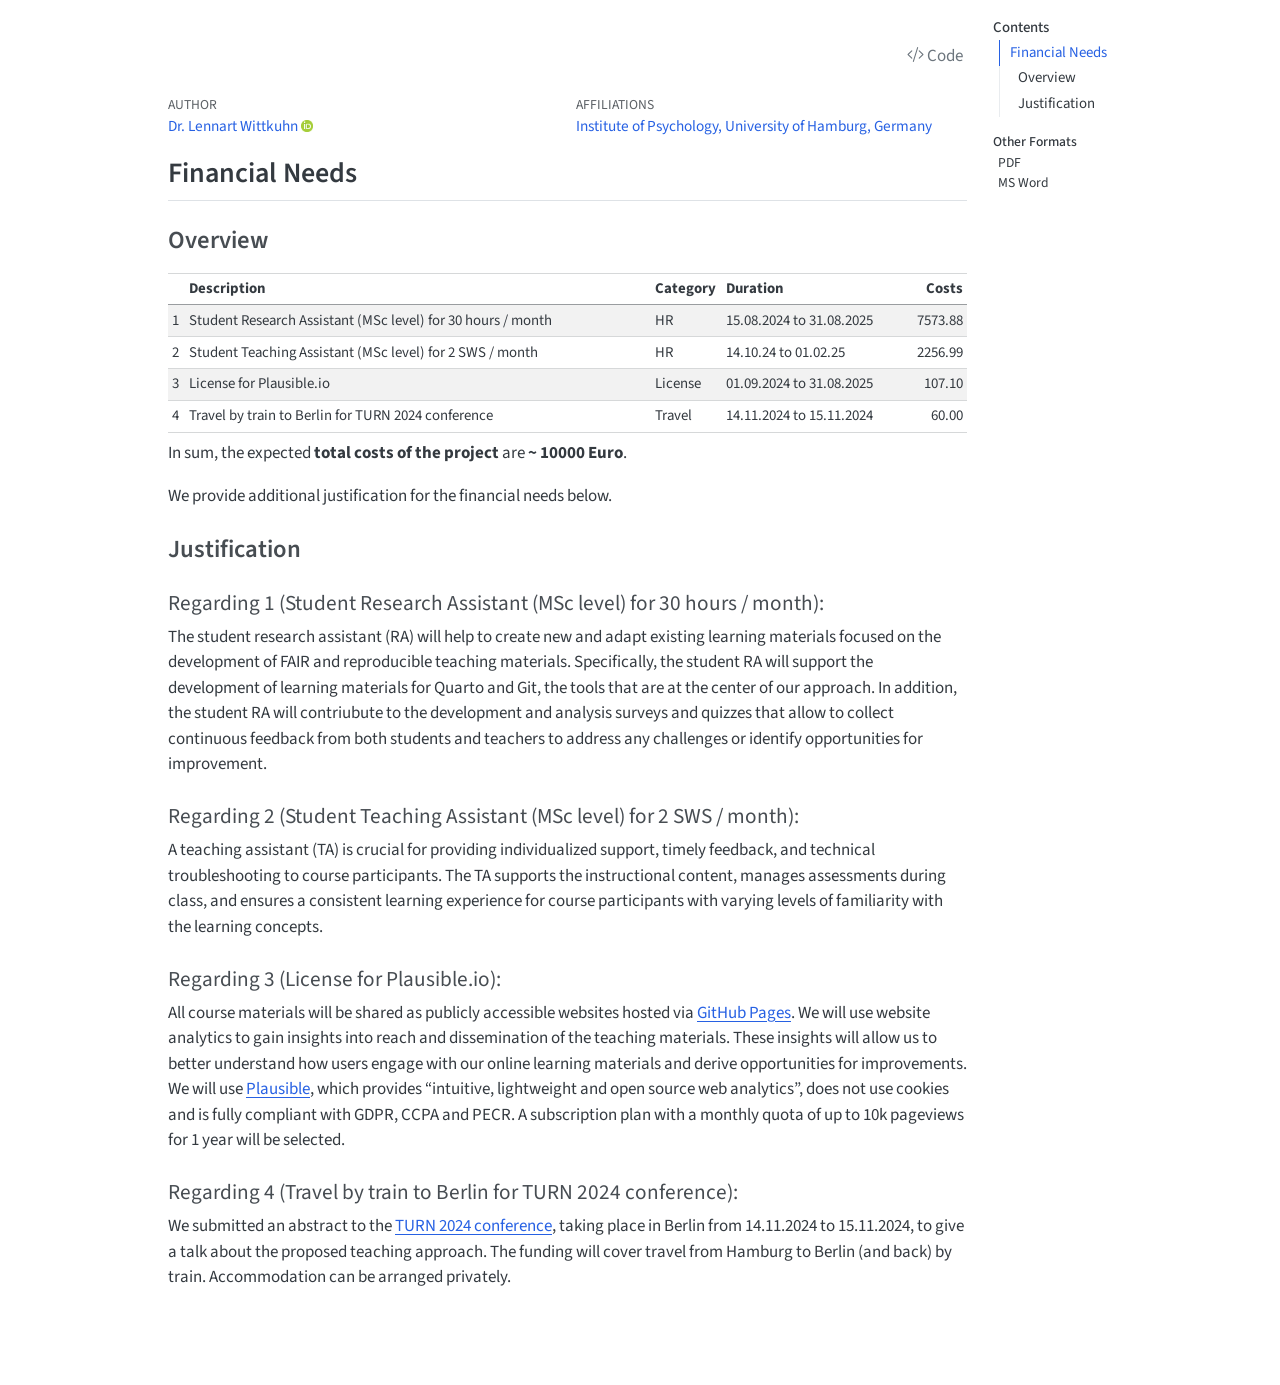
==== commit 2a80a6a4: "Built site for gh-pages" ====
--- a/cost-justification.html
+++ b/cost-justification.html
@@ -7,8 +7,6 @@
 <meta name="viewport" content="width=device-width, initial-scale=1.0, user-scalable=yes">
 
 <meta name="author" content="Dr.&nbsp;Lennart Wittkuhn">
-<meta name="author" content="Reza Hakimazar">
-<meta name="author" content="Prof.&nbsp;Dr.&nbsp;Nicolas W. Schuck">
 
 <title>cost-justification</title>
 <style>
@@ -95,7 +93,7 @@
 <div class="quarto-alternate-formats"><h2>Other Formats</h2><ul><li><a href="cost-justification.pdf"><i class="bi bi-file-pdf"></i>PDF</a></li><li><a href="cost-justification.docx"><i class="bi bi-file-word"></i>MS Word</a></li></ul></div></nav>
     </div>
 <!-- main -->
-<main class="content" id="quarto-document-content"><div class="quarto-title-block"><div class="quarto-title-tools-only"><h1></h1><button type="button" class="btn code-tools-button" id="quarto-code-tools-source" data-quarto-source-url="https://github.com/lnnrtwttkhn/fair-teaching-report"><i class="bi"></i> Code</button></div></div>
+<main class="content" id="quarto-document-content"><div class="quarto-title-block"><div class="quarto-title-tools-only"><h1></h1><button type="button" class="btn code-tools-button" id="quarto-code-tools-source" data-quarto-source-url="https://github.com/lnnrtwttkhn/fair-teaching-proposal"><i class="bi"></i> Code</button></div></div>
 
 <header id="title-block-header" class="quarto-title-block default">
 <div class="quarto-title">
@@ -103,31 +101,11 @@
 
 
 <div class="quarto-title-meta-author">
-  <div class="quarto-title-meta-heading">Authors</div>
+  <div class="quarto-title-meta-heading">Author</div>
   <div class="quarto-title-meta-heading">Affiliations</div>
   
     <div class="quarto-title-meta-contents">
     <p class="author"><a href="https://lennartwittkuhn.com/">Dr.&nbsp;Lennart Wittkuhn</a> <a href="mailto:lennart.wittkuhn@uni-hamburg.de" class="quarto-title-author-email"><i class="bi bi-envelope"></i></a> <a href="https://orcid.org/0000-0003-2966-6888" class="quarto-title-author-orcid"> <img src="[data-uri]"></a></p>
-  </div>
-  <div class="quarto-title-meta-contents">
-        <p class="affiliation">
-            <a href="https://www.psy.uni-hamburg.de/en.html">
-            Institute of Psychology, University of Hamburg, Germany
-            </a>
-          </p>
-      </div>
-    <div class="quarto-title-meta-contents">
-    <p class="author"><a href="https://rezahakimazar.github.io/">Reza Hakimazar</a> <a href="mailto:reza.hakimazar@uni-hamburg.de" class="quarto-title-author-email"><i class="bi bi-envelope"></i></a> </p>
-  </div>
-  <div class="quarto-title-meta-contents">
-        <p class="affiliation">
-            <a href="https://www.psy.uni-hamburg.de/en.html">
-            Institute of Psychology, University of Hamburg, Germany
-            </a>
-          </p>
-      </div>
-    <div class="quarto-title-meta-contents">
-    <p class="author"><a href="https://schucklab.gitlab.io/">Prof.&nbsp;Dr.&nbsp;Nicolas W. Schuck</a> <a href="mailto:nicolas.schuck@uni-hamburg.de" class="quarto-title-author-email"><i class="bi bi-envelope"></i></a> <a href="https://orcid.org/0000-0002-0150-8776" class="quarto-title-author-orcid"> <img src="[data-uri]"></a></p>
   </div>
   <div class="quarto-title-meta-contents">
         <p class="affiliation">
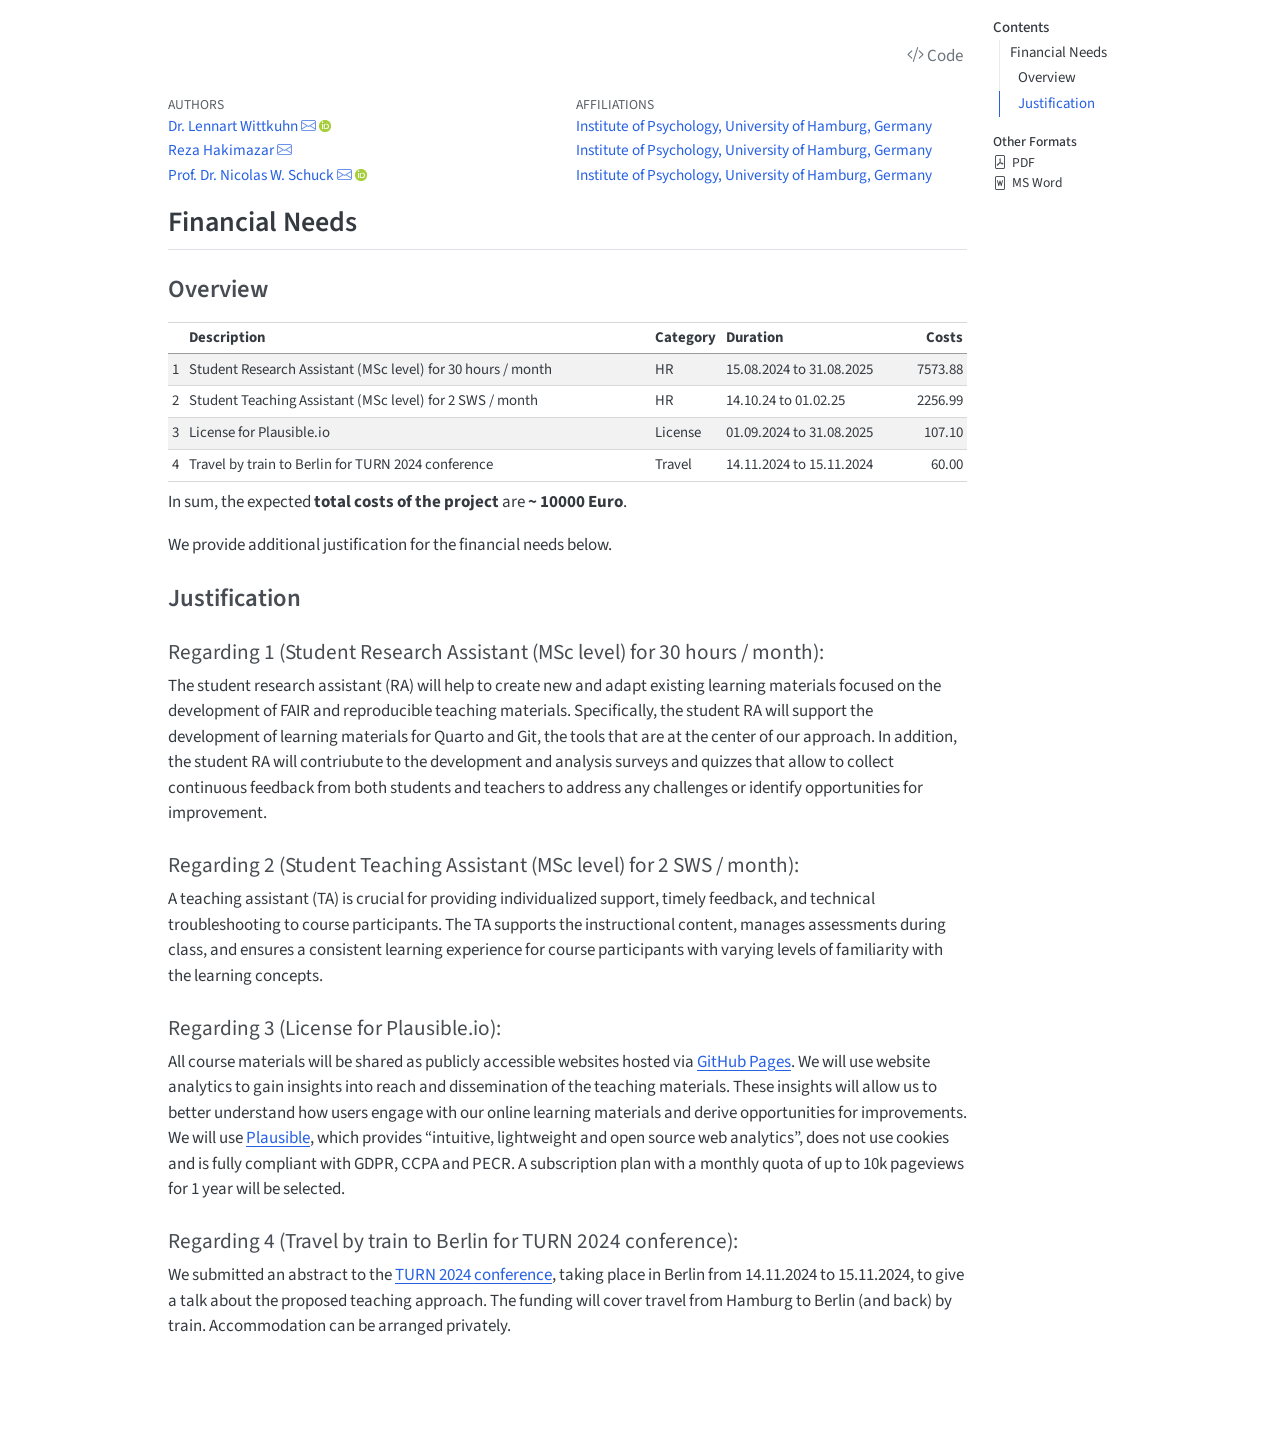
==== commit af2e662d: "Built site for gh-pages" ====
--- a/cost-justification.html
+++ b/cost-justification.html
@@ -2,14 +2,19 @@
 <html xmlns="http://www.w3.org/1999/xhtml" lang="en" xml:lang="en"><head>
 
 <meta charset="utf-8">
-<meta name="generator" content="quarto-1.7.34">
+<meta name="generator" content="quarto-1.9.36">
 
 <meta name="viewport" content="width=device-width, initial-scale=1.0, user-scalable=yes">
 
 <meta name="author" content="Dr.&nbsp;Lennart Wittkuhn">
+<meta name="author" content="Reza Hakimazar">
+<meta name="author" content="Prof.&nbsp;Dr.&nbsp;Nicolas W. Schuck">
 
 <title>cost-justification</title>
 <style>
+/* Default styles provided by pandoc.
+** See https://pandoc.org/MANUAL.html#variables-for-html for config info.
+*/
 code{white-space: pre-wrap;}
 span.smallcaps{font-variant: small-caps;}
 div.columns{display: flex; gap: min(4vw, 1.5em);}
@@ -36,10 +41,10 @@
 <script src="site_libs/quarto-html/tippy.umd.min.js"></script>
 <script src="site_libs/quarto-html/anchor.min.js"></script>
 <link href="site_libs/quarto-html/tippy.css" rel="stylesheet">
-<link href="site_libs/quarto-html/quarto-syntax-highlighting-437f30c51863257f6a0e3763259ee6fb.css" rel="stylesheet" id="quarto-text-highlighting-styles">
+<link href="site_libs/quarto-html/quarto-syntax-highlighting-ff73747157bea4a22cb1ab1a769f836e.css" rel="stylesheet" id="quarto-text-highlighting-styles">
 <script src="site_libs/bootstrap/bootstrap.min.js"></script>
 <link href="site_libs/bootstrap/bootstrap-icons.css" rel="stylesheet">
-<link href="site_libs/bootstrap/bootstrap-ee1a5455c32f7ba2d3a072fceb3f4052.min.css" rel="stylesheet" append-hash="true" id="quarto-bootstrap" data-mode="light">
+<link href="site_libs/bootstrap/bootstrap-f5fbd47a99a78c4953b9486a93a6349d.min.css" rel="stylesheet" append-hash="true" id="quarto-bootstrap" data-mode="light">
 <script id="quarto-search-options" type="application/json">{
   "location": "sidebar",
   "copy-button": false,
@@ -93,7 +98,7 @@
 <div class="quarto-alternate-formats"><h2>Other Formats</h2><ul><li><a href="cost-justification.pdf"><i class="bi bi-file-pdf"></i>PDF</a></li><li><a href="cost-justification.docx"><i class="bi bi-file-word"></i>MS Word</a></li></ul></div></nav>
     </div>
 <!-- main -->
-<main class="content" id="quarto-document-content"><div class="quarto-title-block"><div class="quarto-title-tools-only"><h1></h1><button type="button" class="btn code-tools-button" id="quarto-code-tools-source" data-quarto-source-url="https://github.com/lnnrtwttkhn/fair-teaching-proposal"><i class="bi"></i> Code</button></div></div>
+<main class="content" id="quarto-document-content"><div class="quarto-title-block"><div class="quarto-title-tools-only"><h1></h1><button type="button" class="btn code-tools-button" id="quarto-code-tools-source" data-quarto-source-url="https://github.com/lnnrtwttkhn/fair-teaching-report"><i class="bi"></i> Code</button></div></div>
 
 <header id="title-block-header" class="quarto-title-block default">
 <div class="quarto-title">
@@ -101,11 +106,31 @@
 
 
 <div class="quarto-title-meta-author">
-  <div class="quarto-title-meta-heading">Author</div>
+  <div class="quarto-title-meta-heading">Authors</div>
   <div class="quarto-title-meta-heading">Affiliations</div>
   
     <div class="quarto-title-meta-contents">
     <p class="author"><a href="https://lennartwittkuhn.com/">Dr.&nbsp;Lennart Wittkuhn</a> <a href="mailto:lennart.wittkuhn@uni-hamburg.de" class="quarto-title-author-email"><i class="bi bi-envelope"></i></a> <a href="https://orcid.org/0000-0003-2966-6888" class="quarto-title-author-orcid"> <img src="[data-uri]"></a></p>
+  </div>
+  <div class="quarto-title-meta-contents">
+        <p class="affiliation">
+            <a href="https://www.psy.uni-hamburg.de/en.html">
+            Institute of Psychology, University of Hamburg, Germany
+            </a>
+          </p>
+      </div>
+    <div class="quarto-title-meta-contents">
+    <p class="author"><a href="https://rezahakimazar.github.io/">Reza Hakimazar</a> <a href="mailto:reza.hakimazar@uni-hamburg.de" class="quarto-title-author-email"><i class="bi bi-envelope"></i></a> </p>
+  </div>
+  <div class="quarto-title-meta-contents">
+        <p class="affiliation">
+            <a href="https://www.psy.uni-hamburg.de/en.html">
+            Institute of Psychology, University of Hamburg, Germany
+            </a>
+          </p>
+      </div>
+    <div class="quarto-title-meta-contents">
+    <p class="author"><a href="https://schucklab.gitlab.io/">Prof.&nbsp;Dr.&nbsp;Nicolas W. Schuck</a> <a href="mailto:nicolas.schuck@uni-hamburg.de" class="quarto-title-author-email"><i class="bi bi-envelope"></i></a> <a href="https://orcid.org/0000-0002-0150-8776" class="quarto-title-author-orcid"> <img src="[data-uri]"></a></p>
   </div>
   <div class="quarto-title-meta-contents">
         <p class="affiliation">
@@ -263,13 +288,14 @@
       e.clearSelection();
     }
     const getTextToCopy = function(trigger) {
-        const codeEl = trigger.previousElementSibling.cloneNode(true);
-        for (const childEl of codeEl.children) {
-          if (isCodeAnnotation(childEl)) {
-            childEl.remove();
-          }
-        }
-        return codeEl.innerText;
+      const outerScaffold = trigger.parentElement.cloneNode(true);
+      const codeEl = outerScaffold.querySelector('code');
+      for (const childEl of codeEl.children) {
+        if (isCodeAnnotation(childEl)) {
+          childEl.remove();
+        }
+      }
+      return codeEl.innerText;
     }
     const clipboard = new window.ClipboardJS('.code-copy-button:not([data-in-quarto-modal])', {
       text: getTextToCopy
--- a/site_libs/quarto-html/quarto-syntax-highlighting-ff73747157bea4a22cb1ab1a769f836e.css
+++ b/site_libs/quarto-html/quarto-syntax-highlighting-ff73747157bea4a22cb1ab1a769f836e.css
@@ -0,0 +1,211 @@
+/* quarto syntax highlight colors */
+:root {
+  --quarto-hl-al-color: #ff5555;
+  --quarto-hl-an-color: #75715e;
+  --quarto-hl-at-color: #f92672;
+  --quarto-hl-bn-color: #ae81ff;
+  --quarto-hl-bu-color: #66D9EF;
+  --quarto-hl-ch-color: #e6db74;
+  --quarto-hl-co-color: #75715e;
+  --quarto-hl-cv-color: #75715e;
+  --quarto-hl-cn-color: #ae81ff;
+  --quarto-hl-cf-color: #f92672;
+  --quarto-hl-dt-color: #66d9ef;
+  --quarto-hl-dv-color: #ae81ff;
+  --quarto-hl-do-color: #75715e;
+  --quarto-hl-er-color: #ff5555;
+  --quarto-hl-ex-color: #a6e22e;
+  --quarto-hl-fl-color: #ae81ff;
+  --quarto-hl-fu-color: #a6e22e;
+  --quarto-hl-im-color: #f92672;
+  --quarto-hl-in-color: #f1fa8c;
+  --quarto-hl-kw-color: #f92672;
+  --quarto-hl-op-color: #f8f8f2;
+  --quarto-hl-pp-color: #f92672;
+  --quarto-hl-re-color: #75715e;
+  --quarto-hl-sc-color: #ae81ff;
+  --quarto-hl-ss-color: #e6db74;
+  --quarto-hl-st-color: #e6db74;
+  --quarto-hl-va-color: #f8f8f2;
+  --quarto-hl-vs-color: #e6db74;
+  --quarto-hl-wa-color: #ff5555;
+}
+
+/* other quarto variables */
+:root {
+  --quarto-font-monospace: SFMono-Regular, Menlo, Monaco, Consolas, "Liberation Mono", "Courier New", monospace;
+}
+
+/* syntax highlight based on Pandoc's rules */
+pre > code.sourceCode > span {
+  color: #f8f8f2;
+}
+
+code.sourceCode > span {
+  color: #f8f8f2;
+}
+
+div.sourceCode,
+div.sourceCode pre.sourceCode {
+  color: #f8f8f2;
+}
+
+/* Normal */
+code span {
+  color: #f8f8f2;
+}
+
+/* Alert */
+code span.al {
+  font-weight: bold;
+  color: #ff5555;
+}
+
+/* Annotation */
+code span.an {
+  color: #75715e;
+}
+
+/* Attribute */
+code span.at {
+  color: #f92672;
+}
+
+/* BaseN */
+code span.bn {
+  color: #ae81ff;
+}
+
+/* BuiltIn */
+code span.bu {
+  color: #66D9EF;
+}
+
+/* ControlFlow */
+code span.cf {
+  color: #f92672;
+}
+
+/* Char */
+code span.ch {
+  color: #e6db74;
+}
+
+/* Constant */
+code span.cn {
+  color: #ae81ff;
+}
+
+/* Comment */
+code span.co {
+  color: #75715e;
+}
+
+/* CommentVar */
+code span.cv {
+  color: #75715e;
+}
+
+/* Documentation */
+code span.do {
+  color: #75715e;
+}
+
+/* DataType */
+code span.dt {
+  font-style: italic;
+  color: #66d9ef;
+}
+
+/* DecVal */
+code span.dv {
+  color: #ae81ff;
+}
+
+/* Error */
+code span.er {
+  color: #ff5555;
+  text-decoration: underline;
+}
+
+/* Extension */
+code span.ex {
+  font-weight: bold;
+  color: #a6e22e;
+}
+
+/* Float */
+code span.fl {
+  color: #ae81ff;
+}
+
+/* Function */
+code span.fu {
+  color: #a6e22e;
+}
+
+/* Import */
+code span.im {
+  color: #f92672;
+}
+
+/* Information */
+code span.in {
+  color: #f1fa8c;
+}
+
+/* Keyword */
+code span.kw {
+  color: #f92672;
+}
+
+/* Operator */
+code span.op {
+  color: #f8f8f2;
+}
+
+/* Preprocessor */
+code span.pp {
+  color: #f92672;
+}
+
+/* RegionMarker */
+code span.re {
+  color: #75715e;
+}
+
+/* SpecialChar */
+code span.sc {
+  color: #ae81ff;
+}
+
+/* SpecialString */
+code span.ss {
+  color: #e6db74;
+}
+
+/* String */
+code span.st {
+  color: #e6db74;
+}
+
+/* Variable */
+code span.va {
+  color: #f8f8f2;
+}
+
+/* VerbatimString */
+code span.vs {
+  color: #e6db74;
+}
+
+/* Warning */
+code span.wa {
+  color: #ff5555;
+}
+
+.prevent-inlining {
+  content: "</";
+}
+
+/*# sourceMappingURL=0165adb60f12f59bee2cae75848a7bed.css.map */
